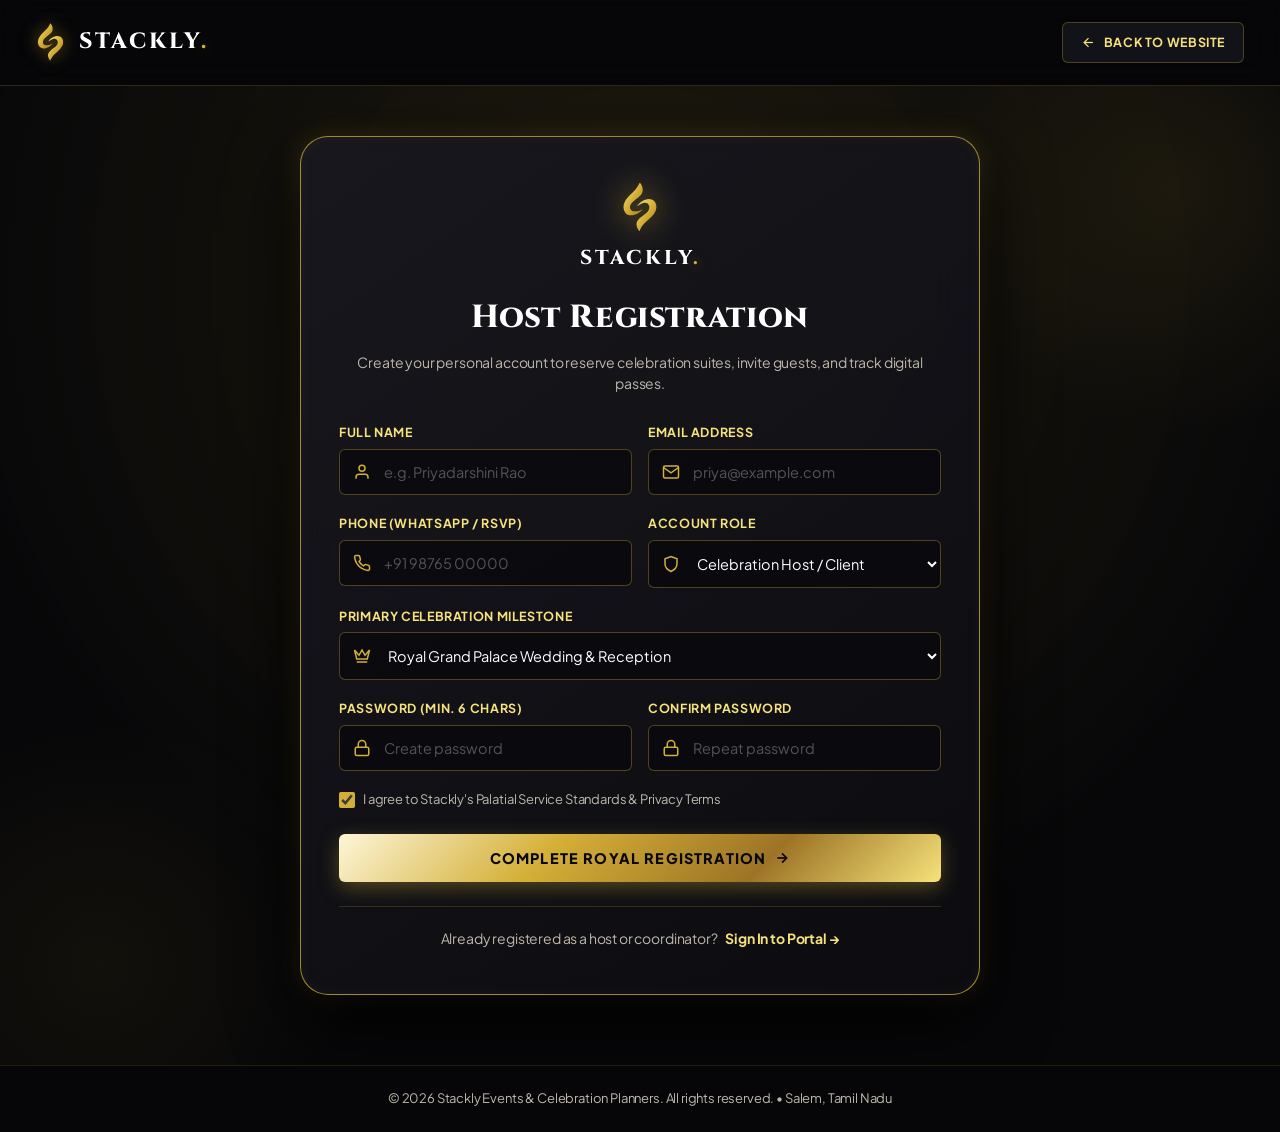
==== register.html @ 1e9360ca "first commit" ====
<!DOCTYPE html>
<html lang="en">
<head>
  <meta charset="UTF-8">
  <meta name="viewport" content="width=device-width, initial-scale=1.0">
  <title>Register Host Account • Stackly Celebration Platform</title>
  <meta name="description" content="Create your Stackly account to reserve royal wedding suites, milestone birthday passes, Sangeet dance tickets, and baby cradle ceremonies.">
  
  <!-- Fonts & Stylesheets -->
  <link rel="stylesheet" href="css/variables.css">
  <link rel="stylesheet" href="css/navbar.css">
  <link rel="stylesheet" href="css/styles.css">
  <link rel="stylesheet" href="css/auth.css">
  <link rel="stylesheet" href="css/animations.css">
</head>
<body class="page-auth">

  <!-- Standalone Minimal Header -->
  <header class="standalone-minimal-header">
    <a href="index.html" class="nav-brand" aria-label="Stackly Homepage">
      <svg class="nav-brand-logo" xmlns="http://www.w3.org/2000/svg" viewBox="398 82 212 290" aria-label="Stackly Logo"><defs><linearGradient id="goldGrad" x1="0%" y1="0%" x2="100%" y2="100%"><stop offset="0%" style="stop-color:#f6e27a"/><stop offset="50%" style="stop-color:#d4af37"/><stop offset="100%" style="stop-color:#aa771c"/></linearGradient></defs><path fill="url(#goldGrad)" d="M419.713867,256.179962 C408.001251,235.739304 410.215973,215.613876 419.889709,195.679504 C426.373138,182.319229 436.255493,171.444672 446.508270,160.904480 C457.075165,150.041229 468.783997,140.348602 478.792694,128.896606 C487.411407,119.035004 494.797852,108.464394 500.031921,96.425682 C500.738983,94.799370 501.001617,92.854477 502.785980,91.712807 C503.214905,91.838028 503.879059,91.821617 504.103485,92.127670 C514.526489,106.341171 522.003967,121.483376 518.287415,139.859406 C515.933533,151.498276 508.987885,160.308563 500.296600,167.942245 C487.788574,178.928223 473.634369,187.949692 462.046570,200.037262 C456.219025,206.116135 451.191589,212.659836 449.149933,221.054688 C445.376373,236.570572 454.272034,249.198563 470.197021,250.779221 C485.241028,252.272446 499.302216,248.880798 512.632202,241.996979 C514.021362,241.279602 515.213196,239.793518 517.062500,240.547546 C517.833252,242.063324 516.690857,242.794266 515.917847,243.562866 C502.480865,256.923462 487.519073,267.973206 468.591339,271.949402 C447.923096,276.291199 431.269562,272.383606 419.713867,256.179962Z"/><path fill="url(#goldGrad)" d="M536.351807,311.352905 C521.089722,325.623138 508.631836,341.451172 501.644409,361.304535 C500.580017,360.856842 499.799347,360.777496 499.458496,360.348633 C491.323975,350.113098 485.458466,338.909088 484.707672,325.531189 C484.034546,313.536499 489.236786,303.909576 496.947052,295.363251 C506.737030,284.511749 519.089050,276.702271 530.329102,267.573334 C539.676453,259.981689 548.930542,252.352356 553.649658,240.719803 C556.247925,234.315125 556.803040,227.722214 555.167542,221.122284 C551.964783,208.197189 539.399353,200.886032 526.174622,203.877502 C513.911682,206.651428 503.242737,212.702515 493.079834,219.823700 C492.039246,220.552856 491.267578,221.851700 489.661957,221.557190 C488.659760,220.289383 489.653076,219.345703 490.287292,218.480408 C503.850159,199.976334 521.506714,187.674316 544.321167,183.636948 C574.742554,178.253418 599.437622,199.883118 594.804749,234.346802 C592.539368,251.198425 583.628967,264.794067 572.581299,277.156372 C561.558105,289.491241 548.610413,299.803345 536.351807,311.352905Z"/></svg>
      <div class="nav-brand-text">STACKLY<span>.</span></div>
    </a>
    <a href="index.html" class="btn-return-home">
      <svg width="15" height="15" viewBox="0 0 24 24" fill="none" stroke="currentColor" stroke-width="2"><line x1="19" y1="12" x2="5" y2="12"></line><polyline points="12 19 5 12 12 5"></polyline></svg>
      Back to Website
    </a>
  </header>

  <!-- ==========================================================================
       MAIN REGISTRATION SECTION
       ========================================================================== -->
  <main class="auth-page-wrapper">
    <div class="auth-card auth-card-wide">
      
      <!-- Brand Logo Header & Title -->
      <div class="auth-header">
        <div class="auth-brand-logo-wrap" style="display: flex; flex-direction: column; align-items: center; gap: 8px; margin-bottom: 18px;">
          <svg class="auth-brand-logo-svg" xmlns="http://www.w3.org/2000/svg" viewBox="398 82 212 290" style="height: 52px; width: auto; filter: drop-shadow(0 0 16px rgba(212, 175, 55, 0.75));" aria-label="Stackly Logo">
            <defs>
              <linearGradient id="regGoldGrad" x1="0%" y1="0%" x2="100%" y2="100%">
                <stop offset="0%" style="stop-color:#f6e27a"/>
                <stop offset="50%" style="stop-color:#d4af37"/>
                <stop offset="100%" style="stop-color:#aa771c"/>
              </linearGradient>
            </defs>
            <path fill="url(#regGoldGrad)" d="M419.713867,256.179962 C408.001251,235.739304 410.215973,215.613876 419.889709,195.679504 C426.373138,182.319229 436.255493,171.444672 446.508270,160.904480 C457.075165,150.041229 468.783997,140.348602 478.792694,128.896606 C487.411407,119.035004 494.797852,108.464394 500.031921,96.425682 C500.738983,94.799370 501.001617,92.854477 502.785980,91.712807 C503.214905,91.838028 503.879059,91.821617 504.103485,92.127670 C514.526489,106.341171 522.003967,121.483376 518.287415,139.859406 C515.933533,151.498276 508.987885,160.308563 500.296600,167.942245 C487.788574,178.928223 473.634369,187.949692 462.046570,200.037262 C456.219025,206.116135 451.191589,212.659836 449.149933,221.054688 C445.376373,236.570572 454.272034,249.198563 470.197021,250.779221 C485.241028,252.272446 499.302216,248.880798 512.632202,241.996979 C514.021362,241.279602 515.213196,239.793518 517.062500,240.547546 C517.833252,242.063324 516.690857,242.794266 515.917847,243.562866 C502.480865,256.923462 487.519073,267.973206 468.591339,271.949402 C447.923096,276.291199 431.269562,272.383606 419.713867,256.179962Z"/>
            <path fill="url(#regGoldGrad)" d="M536.351807,311.352905 C521.089722,325.623138 508.631836,341.451172 501.644409,361.304535 C500.580017,360.856842 499.799347,360.777496 499.458496,360.348633 C491.323975,350.113098 485.458466,338.909088 484.707672,325.531189 C484.034546,313.536499 489.236786,303.909576 496.947052,295.363251 C506.737030,284.511749 519.089050,276.702271 530.329102,267.573334 C539.676453,259.981689 548.930542,252.352356 553.649658,240.719803 C556.247925,234.315125 556.803040,227.722214 555.167542,221.122284 C551.964783,208.197189 539.399353,200.886032 526.174622,203.877502 C513.911682,206.651428 503.242737,212.702515 493.079834,219.823700 C492.039246,220.552856 491.267578,221.851700 489.661957,221.557190 C488.659760,220.289383 489.653076,219.345703 490.287292,218.480408 C503.850159,199.976334 521.506714,187.674316 544.321167,183.636948 C574.742554,178.253418 599.437622,199.883118 594.804749,234.346802 C592.539368,251.198425 583.628967,264.794067 572.581299,277.156372 C561.558105,289.491241 548.610413,299.803345 536.351807,311.352905Z"/>
          </svg>
          <div style="font-family: var(--font-heading); font-size: 20px; font-weight: 800; letter-spacing: 3px; color: #ffffff;">
            STACKLY<span style="color: var(--color-accent-gold); text-shadow: 0 0 12px rgba(212, 175, 55, 0.8);">.</span>
          </div>
        </div>
        <h1 class="auth-title">Host Registration</h1>
        <p class="auth-subtitle">Create your personal account to reserve celebration suites, invite guests, and track digital passes.</p>
      </div>

      <!-- Live Feedback Alert Box -->
      <div id="reg-alert-box" class="auth-alert-message" role="alert"></div>

      <!-- Registration Form -->
      <form class="auth-form" id="stackly-register-form" novalidate>
        
        <!-- Row 1: Full Name & Email -->
        <div class="form-grid-2col">
          <div class="auth-form-group">
            <label for="reg-name" class="auth-label">Full Name</label>
            <div class="auth-input-wrapper">
              <div class="auth-input-icon">
                <svg width="18" height="18" viewBox="0 0 24 24" fill="none" stroke="currentColor" stroke-width="2"><path d="M20 21v-2a4 4 0 0 0-4-4H8a4 4 0 0 0-4 4v2"></path><circle cx="12" cy="7" r="4"></circle></svg>
              </div>
              <input 
                type="text" 
                id="reg-name" 
                class="auth-input" 
                placeholder="e.g. Priyadarshini Rao" 
                autocomplete="name"
                required>
            </div>
          </div>

          <div class="auth-form-group">
            <label for="reg-email" class="auth-label">Email Address</label>
            <div class="auth-input-wrapper">
              <div class="auth-input-icon">
                <svg width="18" height="18" viewBox="0 0 24 24" fill="none" stroke="currentColor" stroke-width="2"><path d="M4 4h16c1.1 0 2 .9 2 2v12c0 1.1-.9 2-2 2H4c-1.1 0-2-.9-2-2V6c0-1.1.9-2 2-2z"></path><polyline points="22,6 12,13 2,6"></polyline></svg>
              </div>
              <input 
                type="email" 
                id="reg-email" 
                class="auth-input" 
                placeholder="priya@example.com" 
                autocomplete="email"
                required>
            </div>
          </div>
        </div>

        <!-- Row 2: Phone & Role -->
        <div class="form-grid-2col">
          <div class="auth-form-group">
            <label for="reg-phone" class="auth-label">Phone (WhatsApp / RSVP)</label>
            <div class="auth-input-wrapper">
              <div class="auth-input-icon">
                <svg width="18" height="18" viewBox="0 0 24 24" fill="none" stroke="currentColor" stroke-width="2"><path d="M22 16.92v3a2 2 0 0 1-2.18 2 19.79 19.79 0 0 1-8.63-3.07 19.5 19.5 0 0 1-6-6 19.79 19.79 0 0 1-3.07-8.67A2 2 0 0 1 4.11 2h3a2 2 0 0 1 2 1.72 12.84 12.84 0 0 0 .7 2.81 2 2 0 0 1-.45 2.11L8.09 9.91a16 16 0 0 0 6 6l1.27-1.27a2 2 0 0 1 2.11-.45 12.84 12.84 0 0 0 2.81.7A2 2 0 0 1 22 16.92z"></path></svg>
              </div>
              <input 
                type="tel" 
                id="reg-phone" 
                class="auth-input" 
                placeholder="+91 98765 00000" 
                autocomplete="tel">
            </div>
          </div>

          <div class="auth-form-group">
            <label for="reg-role" class="auth-label">Account Role</label>
            <div class="auth-input-wrapper">
              <div class="auth-input-icon">
                <svg width="18" height="18" viewBox="0 0 24 24" fill="none" stroke="currentColor" stroke-width="2"><path d="M12 22s8-4 8-10V5l-8-3-8 3v7c0 6 8 10 8 10z"></path></svg>
              </div>
              <select id="reg-role" class="auth-select">
                <option value="user" selected>Celebration Host / Client</option>
                <option value="admin">Event Marshal / Organizer</option>
              </select>
            </div>
          </div>
        </div>

        <!-- Row 3: Milestone Category Interest -->
        <div class="auth-form-group">
          <label for="reg-interest" class="auth-label">Primary Celebration Milestone</label>
          <div class="auth-input-wrapper">
            <div class="auth-input-icon">
              <svg width="18" height="18" viewBox="0 0 24 24" fill="none" stroke="currentColor" stroke-width="2"><path d="M2 4l3 12h14l3-12-6 7-4-7-4 7-6-7zm3 16h14"></path></svg>
            </div>
            <select id="reg-interest" class="auth-select">
              <option value="wedding">Royal Grand Palace Wedding &amp; Reception</option>
              <option value="birthday">Milestone Birthday Gala &amp; Laser Wonderland</option>
              <option value="dance">Bollywood Beats &amp; DJ Sangeet Dance Night</option>
              <option value="baby-naming">Traditional Baby Naming &amp; Sacred Cradle Ceremony</option>
            </select>
          </div>
        </div>

        <!-- Row 4: Password & Confirm Password -->
        <div class="form-grid-2col">
          <div class="auth-form-group">
            <label for="reg-password" class="auth-label">Password (Min. 6 chars)</label>
            <div class="auth-input-wrapper">
              <div class="auth-input-icon">
                <svg width="18" height="18" viewBox="0 0 24 24" fill="none" stroke="currentColor" stroke-width="2"><rect x="3" y="11" width="18" height="11" rx="2" ry="2"></rect><path d="M7 11V7a5 5 0 0 1 10 0v4"></path></svg>
              </div>
              <input 
                type="password" 
                id="reg-password" 
                class="auth-input" 
                placeholder="Create password" 
                autocomplete="new-password"
                required>
            </div>
          </div>

          <div class="auth-form-group">
            <label for="reg-confirm-password" class="auth-label">Confirm Password</label>
            <div class="auth-input-wrapper">
              <div class="auth-input-icon">
                <svg width="18" height="18" viewBox="0 0 24 24" fill="none" stroke="currentColor" stroke-width="2"><rect x="3" y="11" width="18" height="11" rx="2" ry="2"></rect><path d="M7 11V7a5 5 0 0 1 10 0v4"></path></svg>
              </div>
              <input 
                type="password" 
                id="reg-confirm-password" 
                class="auth-input" 
                placeholder="Repeat password" 
                autocomplete="new-password"
                required>
            </div>
          </div>
        </div>

        <!-- Terms Agreement -->
        <div class="auth-options-row">
          <label class="auth-checkbox-label">
            <input type="checkbox" class="auth-checkbox" checked required>
            <span>I agree to Stackly's Palatial Service Standards &amp; Privacy Terms</span>
          </label>
        </div>

        <!-- Submit Button -->
        <button type="submit" class="btn-auth-submit" id="btn-reg-submit">
          <span>Complete Royal Registration</span>
          <svg width="16" height="16" viewBox="0 0 24 24" fill="none" stroke="currentColor" stroke-width="2.5"><line x1="5" y1="12" x2="19" y2="12"></line><polyline points="12 5 19 12 12 19"></polyline></svg>
        </button>
      </form>

      <!-- Login Prompt Link -->
      <div class="auth-footer-prompt">
        <span>Already registered as a host or coordinator?</span>
        <a href="login.html">Sign In to Portal &rarr;</a>
      </div>

    </div>
  </main>

  <!-- Standalone Minimal Footer -->
  <footer class="standalone-minimal-footer">
    <div class="footer-copyright">
      &copy; 2026 Stackly Events &amp; Celebration Planners. All rights reserved. &bull; Salem, Tamil Nadu
    </div>
  </footer>

  <!-- Scripts -->
  <script src="js/main.js"></script>
  <script src="js/auth.js"></script>
  <script src="js/animations.js"></script>
</body>
</html>
---- css/variables.css ----
/* ==========================================================================
   STACKLY THEME - LUXURY BLACK & GOLD DESIGN SYSTEM TOKENS
   Awwwards / Luxury Editorial Standard: Weddings, Birthdays, Dance, Milestones
   ========================================================================== */

@import url('https://fonts.googleapis.com/css2?family=Cinzel:wght@500;600;700;800;900&family=Cormorant+Garamond:ital,wght@0,400;0,600;0,700;1,400;1,600&family=Plus+Jakarta+Sans:wght@300;400;500;600;700;800&display=swap');

:root {
  /* Luxury Black & Gold Color Palette */
  --color-bg-dark: #070709;                   /* Deep Obsidian Black Base */
  --color-bg-dark-alt: #0e0e12;               /* Rich Midnight Charcoal */
  --color-bg-card: rgba(18, 18, 24, 0.72);    /* Glassmorphic Dark Card */
  --color-bg-card-hover: rgba(28, 28, 38, 0.88);
  
  /* Gold Accents & Foil Gradients */
  --color-accent-gold: #d4af37;               /* Regal Classic Gold */
  --color-accent-gold-light: #f6e27a;         /* Bright Champagne Gold */
  --color-accent-gold-warm: #fdf6d8;          /* Warm Ivory Gold */
  --color-accent-gold-deep: #9d7426;          /* Antique Bronze Gold */
  --color-accent-hover: #e5c158;
  --color-accent-glow: rgba(212, 175, 55, 0.35);
  
  /* Gradients & Shimmers */
  --gold-gradient: linear-gradient(135deg, #f6e27a 0%, #d4af37 50%, #aa771c 100%);
  --gold-gradient-hover: linear-gradient(135deg, #ffffff 0%, #f6e27a 50%, #d4af37 100%);
  --gold-foil: linear-gradient(135deg, #fdf6d8 0%, #d4af37 35%, #9d7426 70%, #f6e27a 100%);
  --gold-text-shimmer: linear-gradient(90deg, #d4af37 0%, #fff3c4 25%, #d4af37 50%, #f6e27a 75%, #aa771c 100%);
  --gold-halo: radial-gradient(circle at center, rgba(212, 175, 55, 0.22) 0%, rgba(7, 7, 9, 0) 70%);
  --light-leak-gold: radial-gradient(circle at 50% 0%, rgba(212, 175, 55, 0.12) 0%, rgba(7, 7, 9, 0) 70%);
  --light-leak-corner: radial-gradient(circle at 100% 100%, rgba(212, 175, 55, 0.08) 0%, rgba(7, 7, 9, 0) 65%);
  
  /* Glassmorphism & Atmospheric Borders */
  --glass-bg: rgba(14, 14, 18, 0.72);
  --glass-card: rgba(18, 18, 24, 0.65);
  --glass-border: rgba(212, 175, 55, 0.22);
  --glass-blur: blur(24px) saturate(180%);
  --color-border-muted: rgba(255, 255, 255, 0.08);
  --color-border-gold: rgba(212, 175, 55, 0.3);
  --color-border-gold-strong: rgba(212, 175, 55, 0.75);
  --gold-border-glow: 0 0 25px rgba(212, 175, 55, 0.2), inset 0 0 15px rgba(212, 175, 55, 0.05);
  
  /* Text & Hierarchy */
  --color-text-primary: #f8f8f4;              /* Pearl / Crisp White */
  --color-text-secondary: #beb8ab;            /* Warm Muted Gray */
  --color-text-muted: #807c74;
  --color-text-heading: #ffffff;
  --color-text-dark: #070709;                 /* Dark contrast on gold buttons */
  
  /* Secondary Link */
  --color-link-secondary: #f6e27a;
  --color-link-hover-bg: rgba(212, 175, 55, 0.14);
  
  /* Validation & Status */
  --color-danger: #ff4d6d;
  --color-danger-bg: rgba(255, 77, 109, 0.15);
  --color-success: #2ec4b6;
  --color-success-bg: rgba(46, 196, 182, 0.15);
  --color-warning: #ffaa00;
  
  /* Editorial Typography */
  --font-heading: 'Cinzel', Georgia, 'Times New Roman', serif;
  --font-serif: 'Cormorant Garamond', Georgia, serif;
  --font-sans: 'Plus Jakarta Sans', -apple-system, BlinkMacSystemFont, "Segoe UI", Roboto, sans-serif;
  --font-family: var(--font-sans);
  
  --font-weight-light: 300;
  --font-weight-regular: 400;
  --font-weight-medium: 500;
  --font-weight-semibold: 600;
  --font-weight-bold: 700;
  --font-weight-black: 900;
  --line-height-base: 1.65;
  
  /* Radii & Luxury Shadows */
  --radius-xs: 3px;
  --radius-sm: 6px;
  --radius-md: 10px;
  --radius-lg: 18px;
  --radius-xl: 28px;
  --radius-full: 9999px;
  --shadow-sm: 0 4px 14px rgba(0, 0, 0, 0.55);
  --shadow-md: 0 12px 36px rgba(0, 0, 0, 0.75);
  --shadow-lg: 0 20px 50px rgba(0, 0, 0, 0.85);
  --shadow-gold: 0 0 30px rgba(212, 175, 55, 0.28);
  --shadow-dropdown: 0 20px 50px rgba(0, 0, 0, 0.95);

  /* Transitions */
  --transition-fast: all 0.2s cubic-bezier(0.16, 1, 0.3, 1);
  --transition-smooth: all 0.35s cubic-bezier(0.16, 1, 0.3, 1);
  --transition-slow: all 0.6s cubic-bezier(0.16, 1, 0.3, 1);

  /* Sizing */
  --navbar-height: 84px;
  --max-content-width: 1280px;
}

/* Base resets */
*, *::before, *::after {
  box-sizing: border-box;
  margin: 0;
  padding: 0;
}

html {
  font-size: 16px;
  scroll-behavior: smooth;
  color-scheme: dark;
}

body {
  background-color: var(--color-bg-dark);
  color: var(--color-text-primary);
  font-family: var(--font-family);
  font-weight: var(--font-weight-regular);
  line-height: var(--line-height-base);
  letter-spacing: -0.01em;
  -webkit-font-smoothing: antialiased;
  -moz-osx-font-smoothing: grayscale;
  overflow-x: hidden;
  width: 100%;
}

h1, h2, h3, h4, .brand-text, .section-title, .hero-title, .display-font {
  font-family: var(--font-heading);
  letter-spacing: 0.02em;
  font-weight: 700;
}

.cormorant, .italic-accent, blockquote, .quote-text {
  font-family: var(--font-serif);
  font-style: italic;
}

a {
  color: var(--color-accent-gold);
  text-decoration: none;
  transition: var(--transition-fast);
}

a:hover {
  color: var(--color-accent-gold-light);
}

img, svg {
  display: block;
  max-width: 100%;
  height: auto;
}

:focus-visible {
  outline: 2px solid var(--color-accent-gold);
  outline-offset: 3px;
}

button {
  font-family: inherit;
  cursor: pointer;
  border: none;
  background: none;
}
---- css/navbar.css ----
/* ==========================================================================
   STACKLY THEME - LUXURY BLACK & GOLD NAVBAR (PRD COMPLIANT)
   1. 100% Full Width (Zero side gaps)
   2. Fixed/Sticky Top Position
   3. Sub-menu Chevrons (▼)
   4. Clickable Logo linking to Homepage
   5. Mobile Drawer strictly adhering to PRD Image 1
   6. Background Scroll Locking
   ========================================================================== */

.site-header {
  position: fixed;
  top: 0;
  left: 0;
  width: 100%;
  width: 100vw;
  height: var(--navbar-height, 84px);
  background-color: rgba(7, 7, 9, 0.82);
  backdrop-filter: var(--glass-blur);
  -webkit-backdrop-filter: var(--glass-blur);
  border-bottom: 1px solid rgba(212, 175, 55, 0.22);
  z-index: 1000;
  display: flex;
  align-items: center;
  margin: 0;
  padding: 0;
  box-shadow: 0 4px 30px rgba(0, 0, 0, 0.85), 0 0 20px rgba(212, 175, 55, 0.06);
  transition: background-color 0.35s ease, border-color 0.35s ease, box-shadow 0.35s ease;
}

.site-header.header-scrolled {
  background-color: rgba(6, 6, 8, 0.96);
  border-bottom-color: rgba(212, 175, 55, 0.5);
  box-shadow: 0 8px 36px rgba(0, 0, 0, 0.95), 0 0 25px rgba(212, 175, 55, 0.12);
}

.navbar-container {
  width: 100%;
  max-width: 100%;
  padding: 0 40px;
  display: flex;
  align-items: center;
  justify-content: space-between;
}

/* 4. Clickable Brand Logo */
.nav-brand {
  display: flex;
  align-items: center;
  gap: 14px;
  text-decoration: none;
  cursor: pointer;
  transition: transform 0.25s ease, opacity 0.25s ease;
}

.nav-brand:hover {
  opacity: 0.95;
  transform: translateY(-1px);
}

/* Gold S-Logo — new brand mark (two-path flame design) */
.nav-brand-logo {
  height: 40px;
  width: auto;
  filter: drop-shadow(0 0 8px rgba(212, 175, 55, 0.55));
  transition: filter 0.3s ease, transform 0.3s ease;
}

.nav-brand:hover .nav-brand-logo {
  filter: drop-shadow(0 0 16px rgba(246, 226, 122, 0.9));
  transform: scale(1.06);
}

.nav-brand-text {
  font-family: var(--font-heading);
  font-size: 22px;
  font-weight: 800;
  letter-spacing: 3px;
  color: #ffffff;
}

.nav-brand-text span {
  color: var(--color-accent-gold, #d4af37);
  text-shadow: 0 0 14px rgba(212, 175, 55, 0.65);
}

/* Scroll Progress Bar (powered by animations.js) */
#scroll-progress-bar {
  position: fixed;
  top: 0;
  left: 0;
  height: 3px;
  width: 0%;
  background: linear-gradient(90deg, #d4af37 0%, #f6e27a 50%, #d4af37 100%);
  z-index: 1100;
  border-radius: 0 2px 2px 0;
  box-shadow: 0 0 12px rgba(212, 175, 55, 0.6);
  transition: width 0.1s linear;
  pointer-events: none;
}

/* Desktop Navigation Menu */
.nav-menu {
  display: flex;
  align-items: center;
  gap: 32px;
  list-style: none;
  margin: 0;
  padding: 0;
}

.nav-item {
  position: relative;
}

.nav-link {
  display: inline-flex;
  align-items: center;
  gap: 6px;
  color: var(--color-text-primary, #f8f8f4);
  font-size: 13.5px;
  font-weight: 600;
  letter-spacing: 0.08em;
  text-transform: uppercase;
  padding: 10px 4px;
  text-decoration: none;
  transition: color 0.2s ease;
  position: relative;
}

.nav-link:hover,
.nav-link.active {
  color: var(--color-accent-gold-light, #f6e27a);
}

.nav-link::after {
  content: '';
  position: absolute;
  bottom: 4px;
  left: 0;
  width: 0%;
  height: 2px;
  background: var(--gold-gradient);
  transition: width 0.3s ease;
}

.nav-link:hover::after,
.nav-link.active::after {
  width: 100%;
}

/* 3. Dropdown Indicator (▼) */
.dropdown-indicator {
  font-size: 10px;
  display: inline-block;
  transition: transform 0.25s ease;
  color: var(--color-accent-gold, #d4af37);
}

.nav-item:hover .dropdown-indicator,
.nav-item.open .dropdown-indicator {
  transform: rotate(180deg);
  color: var(--color-accent-gold-light, #f6e27a);
}

/* Desktop Dropdown Menu */
.dropdown-menu {
  position: absolute;
  top: 100%;
  left: 0;
  min-width: 240px;
  background-color: rgb(18, 18, 24);
  border: 1px solid var(--color-border-gold, rgba(212, 175, 55, 0.35));
  border-radius: var(--radius-md, 8px);
  padding: 10px 0;
  list-style: none;
  box-shadow: var(--shadow-dropdown);
  opacity: 0;
  visibility: hidden;
  transform: translateY(12px);
  transition: all 0.25s cubic-bezier(0.16, 1, 0.3, 1);
  pointer-events: none;
}

.nav-item:hover .dropdown-menu {
  opacity: 1;
  visibility: visible;
  transform: translateY(0);
  pointer-events: auto;
}

.dropdown-item a {
  display: block;
  padding: 10px 20px;
  color: var(--color-text-primary, #f8f8f2);
  font-size: 14px;
  transition: all 0.2s ease;
}

.dropdown-item a:hover {
  background-color: rgba(212, 175, 55, 0.12);
  color: var(--color-accent-gold-light, #f6e27a);
  padding-left: 24px;
}

/* Header Right Actions */
.nav-actions {
  display: flex;
  align-items: center;
  gap: 16px;
}

.btn-book {
  display: inline-flex;
  align-items: center;
  justify-content: center;
  padding: 11px 24px;
  font-size: 14px;
  font-weight: 700;
  color: #0a0a0c;
  background: var(--gold-gradient);
  border-radius: 30px;
  border: none;
  text-decoration: none;
  transition: all 0.25s ease;
  letter-spacing: 0.5px;
  box-shadow: 0 4px 15px rgba(212, 175, 55, 0.35);
}

.btn-book:hover {
  background: var(--gold-gradient-hover);
  box-shadow: 0 0 22px rgba(212, 175, 55, 0.6);
  transform: translateY(-2px);
  color: #000000;
}

.btn-login {
  display: inline-flex;
  align-items: center;
  gap: 6px;
  padding: 9px 20px;
  font-size: 14px;
  font-weight: 500;
  color: var(--color-accent-gold-light, #f6e27a);
  border: 1px solid var(--color-border-gold, rgba(212, 175, 55, 0.4));
  border-radius: 30px;
  transition: all 0.2s ease;
}

.btn-login:hover {
  border-color: var(--color-accent-gold, #d4af37);
  background-color: rgba(212, 175, 55, 0.1);
  color: #ffffff;
}

/* Hamburger Button */
.hamburger-btn {
  display: none;
  background: none;
  border: none;
  padding: 8px;
  cursor: pointer;
  z-index: 1001;
  color: var(--color-accent-gold, #d4af37);
}

.hamburger-icon {
  width: 28px;
  height: 20px;
  position: relative;
  display: flex;
  flex-direction: column;
  justify-content: space-between;
}

.hamburger-icon span {
  display: block;
  height: 2.5px;
  width: 100%;
  background: var(--gold-gradient);
  border-radius: 2px;
  transition: all 0.3s ease;
}

/* ==========================================================================
   5. MOBILE DRAWER - PRD IMAGE 1 SPECIFICATION (BLACK & GOLD)
   ========================================================================== */

.mobile-overlay {
  position: fixed;
  top: 0;
  left: 0;
  width: 100vw;
  height: 100vh;
  background-color: rgba(0, 0, 0, 0.85);
  backdrop-filter: blur(10px);
  z-index: 1998;
  opacity: 0;
  visibility: hidden;
  transition: opacity 0.35s ease, visibility 0.35s ease;
}

.mobile-drawer {
  position: fixed;
  top: 0;
  left: 0;
  width: 320px;
  max-width: 85vw;
  height: 100vh;
  background-color: rgb(14, 14, 18);
  border-right: 1px solid var(--color-border-gold, rgba(212, 175, 55, 0.35));
  z-index: 1999;
  transform: translateX(-100%);
  transition: transform 0.35s cubic-bezier(0.16, 1, 0.3, 1);
  display: flex;
  flex-direction: column;
  overflow-y: auto;
  overscroll-behavior: contain;
  box-shadow: 10px 0 40px rgba(0, 0, 0, 0.9);
}

.mobile-overlay.active {
  opacity: 1;
  visibility: visible;
}

.mobile-drawer.active {
  transform: translateX(0);
}

body.menu-open {
  overflow: hidden !important;
  height: 100vh !important;
  touch-action: none;
}

.drawer-header {
  padding: 24px 20px 16px;
  display: flex;
  align-items: center;
  justify-content: space-between;
  border-bottom: 1px solid rgba(212, 175, 55, 0.2);
}

.drawer-close-btn {
  color: var(--color-accent-gold, #d4af37);
  background: none;
  border: 1px solid var(--color-border-gold, rgba(212, 175, 55, 0.3));
  border-radius: var(--radius-sm);
  padding: 6px 10px;
  font-size: 18px;
  cursor: pointer;
  transition: all 0.2s ease;
}

.drawer-close-btn:hover {
  background: rgba(212, 175, 55, 0.15);
  color: #ffffff;
}

/* Drawer Search Section (PRD Image 1) */
.drawer-search-box {
  padding: 20px;
}

.drawer-search-title {
  font-size: 15px;
  font-weight: 700;
  color: var(--color-accent-gold-light, #f6e27a);
  margin-bottom: 10px;
  letter-spacing: 0.5px;
}

.drawer-search-form {
  display: flex;
  align-items: center;
  background-color: #ffffff;
  border-radius: var(--radius-sm);
  overflow: hidden;
  border: 1px solid var(--color-accent-gold, #d4af37);
}

.drawer-search-input {
  flex: 1;
  border: none;
  padding: 10px 12px;
  font-size: 14px;
  color: #1a1a1a;
  outline: none;
}

.drawer-search-btn {
  background-color: #ffffff;
  border: none;
  padding: 10px 14px;
  color: #aa771c;
  cursor: pointer;
  font-size: 16px;
}

.drawer-search-btn:hover {
  color: #000;
}

/* Drawer Navigation Links */
.drawer-nav {
  list-style: none;
  padding: 0 10px;
  margin: 0;
  flex: 1;
}

.drawer-nav-item {
  border-bottom: 1px solid rgba(212, 175, 55, 0.15);
}

.drawer-nav-link {
  display: flex;
  align-items: center;
  justify-content: space-between;
  padding: 14px 12px;
  color: var(--color-text-primary, #f8f8f2);
  font-size: 15px;
  font-weight: 500;
  text-decoration: none;
  transition: color 0.2s ease;
}

.drawer-nav-link:hover,
.drawer-nav-link.active {
  color: var(--color-accent-gold-light, #f6e27a);
}

.drawer-accordion-btn {
  background: none;
  border: none;
  color: var(--color-accent-gold, #d4af37);
  font-size: 12px;
  cursor: pointer;
  padding: 4px;
}

.drawer-submenu {
  list-style: none;
  padding: 0 0 10px 20px;
  display: none;
}

.drawer-submenu.open {
  display: block;
}

.drawer-submenu-item a {
  display: block;
  padding: 8px 10px;
  font-size: 14px;
  color: var(--color-text-secondary, #b8b2a7);
}

.drawer-submenu-item a:hover {
  color: var(--color-accent-gold-light, #f6e27a);
}

/* Drawer Actions (Login & Book Celebration in Mobile Hamburger Menu) */
.drawer-actions {
  padding: 16px 20px 8px;
  display: flex;
  flex-direction: column;
  gap: 10px;
  border-top: 1px solid rgba(212, 175, 55, 0.15);
}

.drawer-actions .btn-login {
  width: 100%;
  display: inline-flex;
  align-items: center;
  justify-content: center;
  gap: 8px;
  padding: 12px 20px;
  font-size: 14px;
  font-weight: 600;
  color: var(--color-accent-gold-light, #f6e27a);
  background: rgba(212, 175, 55, 0.1);
  border: 1px solid var(--color-border-gold, rgba(212, 175, 55, 0.4));
  border-radius: 30px;
  text-decoration: none;
  transition: all 0.25s ease;
  box-sizing: border-box;
}

.drawer-actions .btn-login:hover {
  background: rgba(212, 175, 55, 0.22);
  border-color: var(--color-accent-gold, #d4af37);
  color: #ffffff;
  box-shadow: 0 0 16px rgba(212, 175, 55, 0.35);
}

.drawer-actions .btn-book {
  width: 100%;
  display: inline-flex;
  align-items: center;
  justify-content: center;
  padding: 12px 20px;
  font-size: 14px;
  font-weight: 700;
  color: #0a0a0c;
  background: var(--gold-gradient);
  border-radius: 30px;
  text-decoration: none;
  box-shadow: 0 4px 15px rgba(212, 175, 55, 0.35);
  transition: all 0.25s ease;
  box-sizing: border-box;
}

.drawer-actions .btn-book:hover {
  background: var(--gold-gradient-hover);
  box-shadow: 0 0 22px rgba(212, 175, 55, 0.6);
  color: #000000;
}

.drawer-logout-btn {
  width: 100%;
  display: inline-flex;
  align-items: center;
  justify-content: center;
  gap: 8px;
  padding: 10px 18px;
  font-size: 13px;
  font-weight: 600;
  color: #ff6b6b;
  background: rgba(255, 107, 107, 0.08);
  border: 1px solid rgba(255, 107, 107, 0.3);
  border-radius: 30px;
  cursor: pointer;
  transition: all 0.25s ease;
  box-sizing: border-box;
}

.drawer-logout-btn:hover {
  background: rgba(255, 107, 107, 0.18);
  border-color: #ff6b6b;
  color: #ffffff;
}

/* Drawer Contact Info Card (Bottom of PRD Image 1) */
.drawer-contact-card {
  margin: 16px 20px 24px;
  padding: 16px;
  background-color: rgba(26, 26, 34, 0.85);
  border: 1px solid var(--color-border-gold, rgba(212, 175, 55, 0.35));
  border-radius: var(--radius-md);
}

.drawer-contact-title {
  font-size: 15px;
  font-weight: 700;
  color: var(--color-accent-gold-light, #f6e27a);
  margin-bottom: 12px;
  display: flex;
  align-items: center;
  gap: 8px;
}

.drawer-contact-item {
  margin-bottom: 8px;
  font-size: 13px;
  color: var(--color-text-secondary, #b8b2a7);
  display: flex;
  flex-direction: column;
}

.drawer-contact-label {
  font-size: 11px;
  text-transform: uppercase;
  letter-spacing: 0.5px;
  color: var(--color-accent-gold, #d4af37);
}

.drawer-contact-item a {
  color: var(--color-text-primary, #f8f8f2);
  word-break: break-all;
}

.drawer-contact-item a:hover {
  color: var(--color-accent-gold-light, #f6e27a);
}

.drawer-socials {
  display: flex;
  gap: 12px;
  margin-top: 12px;
}

.drawer-social-icon {
  width: 32px;
  height: 32px;
  border-radius: var(--radius-sm);
  background-color: rgba(40, 40, 50, 0.6);
  border: 1px solid rgba(212, 175, 55, 0.3);
  display: flex;
  align-items: center;
  justify-content: center;
  color: var(--color-accent-gold-light, #f6e27a);
  font-size: 13px;
  transition: all 0.2s ease;
}

.drawer-social-icon:hover {
  background: var(--gold-gradient);
  color: #0a0a0c;
}

@media (max-width: 1023px) {
  .navbar-container {
    padding: 0 20px;
  }
  .nav-menu,
  .nav-actions {
    display: none;
  }
  .hamburger-btn {
    display: block;
  }
}
---- css/styles.css ----
/* ==========================================================================
   STACKLY THEME - LUXURY BLACK & GOLD STYLESHEET (MULTI-PAGE SYSTEM)
   Celebration Events: Weddings, Birthdays, Dancing, Baby Naming & Milestones
   Dynamic Varied Layouts: Bento Grid, Milestone Roadmap, Editorial Arches,
   Layered Translucent Glassmorphism, and Tiered Suites (NO REPETITIVE BOXES)
   ========================================================================== */

main {
  padding-top: var(--navbar-height, 84px);
  min-height: 100vh;
}

/* Common Section Layout */
.section {
  padding: 105px 24px;
  position: relative;
  overflow: hidden;
}

.section-alt {
  background-color: var(--color-bg-dark-alt, #121216);
  border-top: 1px solid rgba(212, 175, 55, 0.2);
  border-bottom: 1px solid rgba(212, 175, 55, 0.2);
}

.container {
  width: 100%;
  max-width: var(--max-content-width, 1240px);
  margin: 0 auto;
  padding: 0 20px;
}

/* Section Header Typography */
.section-badge {
  display: inline-flex;
  align-items: center;
  gap: 8px;
  padding: 6px 18px;
  background: rgba(212, 175, 55, 0.1);
  border: 1px solid var(--color-border-gold, rgba(212, 175, 55, 0.35));
  border-radius: var(--radius-full);
  color: var(--color-accent-gold-light, #f6e27a);
  font-size: 12px;
  font-weight: 700;
  letter-spacing: 2px;
  text-transform: uppercase;
  margin-bottom: 16px;
}

.section-badge::before {
  content: '✦';
  font-size: 10px;
  color: var(--color-accent-gold, #d4af37);
}

.section-title {
  font-family: var(--font-heading);
  font-size: 44px;
  font-weight: 800;
  color: #ffffff;
  line-height: 1.22;
  margin-bottom: 20px;
  letter-spacing: 0.02em;
}

.section-title .gold-text {
  background: var(--gold-foil);
  -webkit-background-clip: text;
  -webkit-text-fill-color: transparent;
  display: inline-block;
  filter: drop-shadow(0 2px 12px rgba(212, 175, 55, 0.3));
}

.section-subtitle {
  font-size: 17.5px;
  color: var(--color-text-secondary, #beb8ab);
  line-height: var(--line-height-base);
  max-width: 720px;
  letter-spacing: 0.01em;
}

/* Premium Buttons */
.btn {
  display: inline-flex;
  align-items: center;
  justify-content: center;
  gap: 10px;
  padding: 15px 34px;
  font-size: 14px;
  font-weight: 700;
  border-radius: var(--radius-sm, 6px);
  cursor: pointer;
  transition: var(--transition-smooth);
  text-decoration: none;
  min-height: 52px;
  min-width: 175px;
  letter-spacing: 0.06em;
  text-transform: uppercase;
}

.btn-primary {
  background: var(--gold-foil);
  color: #070709;
  border: none;
  box-shadow: 0 6px 22px rgba(212, 175, 55, 0.35);
  font-weight: 800;
}

.btn-primary:hover {
  background: var(--gold-gradient-hover);
  transform: translateY(-2px);
  box-shadow: 0 10px 30px rgba(212, 175, 55, 0.65), 0 0 15px rgba(246, 226, 122, 0.4);
  color: #000000;
}

.btn-secondary {
  background: transparent;
  color: var(--color-accent-gold-light, #f6e27a);
  border: 2px solid var(--color-accent-gold, #d4af37);
}

.btn-secondary:hover {
  background: rgba(212, 175, 55, 0.12);
  color: #ffffff;
  border-color: #f6e27a;
  transform: translateY(-2px);
  box-shadow: 0 4px 15px rgba(212, 175, 55, 0.25);
}

.btn-outline {
  background: rgba(22, 22, 28, 0.7);
  color: var(--color-text-primary, #f8f8f2);
  border: 1px solid var(--color-border-gold, rgba(212, 175, 55, 0.3));
}

.btn-outline:hover {
  border-color: var(--color-accent-gold, #d4af37);
  color: var(--color-accent-gold-light, #f6e27a);
  background: rgba(30, 30, 40, 0.9);
}

/* ==========================================================================
   1. HERO SECTION (ASYMMETRIC SPLIT WITH FLOATING GLASS PASS & LIVE CHIPS)
   ========================================================================== */
.hero-section {
  padding: 80px 24px 110px;
  background: radial-gradient(circle at 85% 15%, rgba(212, 175, 55, 0.15) 0%, transparent 55%),
              radial-gradient(circle at 10% 85%, rgba(22, 22, 28, 0.8) 0%, transparent 60%),
              #0a0a0c;
  position: relative;
}

.hero-grid {
  display: grid;
  grid-template-columns: 1.2fr 0.8fr;
  gap: 50px;
  align-items: center;
}

.hero-title {
  font-family: var(--font-heading);
  font-size: 56px;
  font-weight: 800;
  line-height: 1.14;
  color: #ffffff;
  margin-bottom: 24px;
  letter-spacing: 0.01em;
}

.hero-desc {
  font-size: 18px;
  color: var(--color-text-secondary, #b8b2a7);
  line-height: 1.7;
  margin-bottom: 36px;
  max-width: 580px;
}

.hero-cta-group {
  display: flex;
  gap: 18px;
  flex-wrap: wrap;
  margin-bottom: 40px;
}

.hero-stats {
  display: flex;
  gap: 36px;
  padding-top: 24px;
  border-top: 1px solid rgba(212, 175, 55, 0.25);
}

.hero-stat-item h3 {
  font-family: var(--font-heading);
  font-size: 32px;
  font-weight: 800;
  background: var(--gold-foil);
  -webkit-background-clip: text;
  -webkit-text-fill-color: transparent;
  margin-bottom: 4px;
}

.hero-stat-item p {
  font-size: 12px;
  color: var(--color-text-secondary, #b8b2a7);
  text-transform: uppercase;
  letter-spacing: 1px;
}

.hero-visual {
  position: relative;
  display: flex;
  justify-content: center;
}

.hero-card-stack {
  position: relative;
  width: 100%;
  max-width: 480px;
  background: linear-gradient(145deg, rgba(26, 26, 36, 0.95) 0%, rgba(12, 12, 16, 0.98) 100%);
  border: 1px solid rgba(212, 175, 55, 0.6);
  border-radius: var(--radius-xl, 24px);
  padding: 24px;
  box-shadow: 0 30px 80px rgba(0, 0, 0, 0.95), var(--gold-border-glow);
  display: flex;
  flex-direction: column;
  justify-content: space-between;
  backdrop-filter: blur(16px);
}

.hero-card-image {
  height: 200px;
  border-radius: var(--radius-md);
  overflow: hidden;
  position: relative;
}

.hero-card-image img {
  width: 100%;
  height: 100%;
  object-fit: cover;
  transition: transform 0.5s ease;
}

.hero-card-stack:hover .hero-card-image img {
  transform: scale(1.05);
}

.hero-badge-float {
  position: absolute;
  top: -14px;
  right: -14px;
  background: rgb(18, 18, 24);
  border: 1px solid var(--color-accent-gold, #d4af37);
  padding: 9px 18px;
  border-radius: 30px;
  font-size: 12px;
  font-weight: 700;
  color: var(--color-accent-gold-light, #f6e27a);
  display: flex;
  align-items: center;
  gap: 8px;
  box-shadow: 0 10px 25px rgba(0, 0, 0, 0.8), 0 0 15px rgba(212, 175, 55, 0.3);
  animation: floatPulse 3s ease-in-out infinite;
}

.hero-badge-float .dot {
  width: 8px;
  height: 8px;
  background-color: var(--color-accent-gold, #d4af37);
  border-radius: 50%;
  box-shadow: 0 0 8px var(--color-accent-gold, #d4af37);
}

.hero-card-details {
  padding-top: 14px;
}

.hero-card-tag {
  color: var(--color-accent-gold, #d4af37);
  font-size: 12px;
  font-weight: 600;
  letter-spacing: 1px;
  text-transform: uppercase;
}

.hero-card-title {
  font-family: var(--font-heading);
  font-size: 20px;
  font-weight: 700;
  color: #ffffff;
  margin: 4px 0 8px;
}

.hero-card-meta {
  display: flex;
  align-items: center;
  justify-content: space-between;
  font-size: 13px;
  color: var(--color-text-secondary, #b8b2a7);
}

.hero-card-price {
  font-size: 22px;
  font-weight: 800;
  color: var(--color-accent-gold-light, #f6e27a);
}

@keyframes floatPulse {
  0%, 100% { transform: translateY(0); }
  50% { transform: translateY(-7px); }
}

/* ==========================================================================
   2. ABOUT SECTION (EDITORIAL MAGAZINE LAYOUT WITH OVERLAPPING DUAL ARCHES)
   ========================================================================== */
.about-editorial-grid {
  display: grid;
  grid-template-columns: 1fr 1.15fr;
  gap: 65px;
  align-items: center;
}

.about-arched-composition {
  position: relative;
  padding: 20px 0 20px 20px;
}

.about-main-arch {
  width: 88%;
  height: 460px;
  border-radius: 180px 180px 24px 24px; /* Arched top */
  overflow: hidden;
  border: 2px solid var(--color-border-gold-strong, rgba(212, 175, 55, 0.7));
  box-shadow: 0 25px 60px rgba(0, 0, 0, 0.9), 0 0 35px rgba(212, 175, 55, 0.15);
}

.about-main-arch img {
  width: 100%;
  height: 100%;
  object-fit: cover;
}

.about-floating-card {
  position: absolute;
  bottom: 0;
  right: 0;
  width: 60%;
  background: rgba(18, 18, 24, 0.95);
  border: 1px solid var(--color-accent-gold, #d4af37);
  border-radius: var(--radius-lg);
  padding: 20px;
  backdrop-filter: blur(12px);
  box-shadow: 0 16px 40px rgba(0, 0, 0, 0.9);
}

.about-floating-quote {
  font-family: var(--font-serif);
  font-style: italic;
  font-size: 14px;
  color: #ffffff;
  line-height: 1.5;
  margin-bottom: 8px;
}

.about-floating-author {
  font-size: 11px;
  color: var(--color-accent-gold-light, #f6e27a);
  text-transform: uppercase;
  letter-spacing: 1px;
  font-weight: 700;
}

.about-stat-strip {
  display: flex;
  gap: 24px;
  margin: 30px 0;
  border-left: 3px solid var(--color-accent-gold, #d4af37);
  padding-left: 20px;
}

.about-stat-strip-item h4 {
  font-size: 26px;
  font-weight: 800;
  color: var(--color-accent-gold-light, #f6e27a);
}

.about-stat-strip-item p {
  font-size: 13px;
  color: var(--color-text-secondary, #b8b2a7);
}

/* ==========================================================================
   3. CELEBRATION CATEGORIES (BENTO GRID SHOWCASE - NON-REPETITIVE)
   Varied sizes: 1 Featured Large Bento Card + 2 Stacked Cards + 1 Wide Card
   ========================================================================== */
.bento-categories-grid {
  display: grid;
  grid-template-columns: 1.4fr 1fr;
  grid-template-rows: 240px 240px;
  gap: 22px;
  margin-top: 40px;
}

.bento-card {
  position: relative;
  border-radius: var(--radius-xl, 24px);
  overflow: hidden;
  border: 1px solid var(--color-border-gold, rgba(212, 175, 55, 0.3));
  text-decoration: none;
  transition: all 0.35s ease;
  display: flex;
  flex-direction: column;
  justify-content: flex-end;
  padding: 30px;
}

.bento-card.bento-tall {
  grid-row: span 2;
  padding: 40px;
}

.bento-card.bento-wide {
  grid-column: span 2;
  height: 200px;
}

.bento-bg-img {
  position: absolute;
  top: 0;
  left: 0;
  width: 100%;
  height: 100%;
  object-fit: cover;
  transition: transform 0.6s cubic-bezier(0.16, 1, 0.3, 1);
  z-index: 1;
}

.bento-card:hover .bento-bg-img {
  transform: scale(1.08);
}

.bento-gradient-overlay {
  position: absolute;
  top: 0;
  left: 0;
  width: 100%;
  height: 100%;
  background: linear-gradient(180deg, rgba(10, 10, 12, 0.2) 0%, rgba(10, 10, 12, 0.95) 85%);
  z-index: 2;
  transition: background 0.3s ease;
}

.bento-card:hover .bento-gradient-overlay {
  background: linear-gradient(180deg, rgba(10, 10, 12, 0.1) 0%, rgba(10, 10, 12, 0.98) 75%);
}

.bento-card:hover {
  border-color: var(--color-accent-gold, #d4af37);
  box-shadow: 0 20px 45px rgba(0, 0, 0, 0.9), 0 0 25px rgba(212, 175, 55, 0.3);
  transform: translateY(-4px);
}

.bento-content {
  position: relative;
  z-index: 3;
}

.bento-pill-tag {
  display: inline-block;
  background: rgba(212, 175, 55, 0.25);
  border: 1px solid var(--color-accent-gold, #d4af37);
  color: var(--color-accent-gold-light, #f6e27a);
  font-size: 11px;
  font-weight: 700;
  padding: 4px 12px;
  border-radius: 20px;
  text-transform: uppercase;
  letter-spacing: 1px;
  margin-bottom: 12px;
  backdrop-filter: blur(4px);
}

.bento-title {
  font-size: 26px;
  font-weight: 800;
  color: #ffffff;
  margin-bottom: 8px;
  line-height: 1.25;
}

.bento-tall .bento-title {
  font-size: 32px;
}

.bento-desc {
  font-size: 14px;
  color: var(--color-text-secondary, #b8b2a7);
  line-height: 1.5;
  max-width: 480px;
}

/* ==========================================================================
   4. FEATURED CELEBRATIONS (HERO SPOTLIGHT + DYNAMIC PASSES GRID)
   ========================================================================== */
.events-header {
  display: flex;
  justify-content: space-between;
  align-items: flex-end;
  flex-wrap: wrap;
  gap: 24px;
  margin-bottom: 40px;
}

.events-filters {
  display: flex;
  gap: 10px;
  flex-wrap: wrap;
  align-items: center;
}

.filter-pill {
  background: rgba(22, 22, 28, 0.85);
  border: 1px solid var(--color-border-gold, rgba(212, 175, 55, 0.3));
  color: var(--color-text-secondary, #b8b2a7);
  font-size: 13px;
  font-weight: 600;
  padding: 9px 20px;
  border-radius: 30px;
  cursor: pointer;
  transition: all 0.25s ease;
  font-family: inherit;
  outline: none;
}

.filter-pill:hover {
  color: #ffffff;
  border-color: var(--color-accent-gold, #d4af37);
  background: rgba(212, 175, 55, 0.12);
  transform: translateY(-2px);
}

.filter-pill.active {
  background: var(--gold-gradient);
  color: #0a0a0c;
  font-weight: 700;
  border-color: var(--color-accent-gold-light, #f6e27a);
  box-shadow: 0 4px 18px rgba(212, 175, 55, 0.4);
}

.events-grid {
  display: grid;
  grid-template-columns: repeat(3, 1fr);
  gap: 28px;
}

.event-card {
  background: rgba(22, 22, 28, 0.85);
  border: 1px solid var(--color-border-gold, rgba(212, 175, 55, 0.3));
  border-radius: var(--radius-lg, 16px);
  overflow: hidden;
  display: flex;
  flex-direction: column;
  transition: all 0.35s ease;
  box-shadow: 0 12px 35px rgba(0, 0, 0, 0.7);
}

.event-card:hover {
  border-color: var(--color-accent-gold, #d4af37);
  transform: translateY(-6px);
  box-shadow: 0 20px 50px rgba(0, 0, 0, 0.9), 0 0 25px rgba(212, 175, 55, 0.25);
}

.event-card-header {
  height: 220px;
  overflow: hidden;
  position: relative;
}

.event-card-header img {
  width: 100%;
  height: 100%;
  object-fit: cover;
  transition: transform 0.6s cubic-bezier(0.16, 1, 0.3, 1);
}

.event-card:hover .event-card-header img {
  transform: scale(1.08);
}

.event-category-badge {
  position: absolute;
  top: 14px;
  left: 14px;
  background: rgba(10, 10, 12, 0.9);
  border: 1px solid var(--color-accent-gold, #d4af37);
  color: var(--color-accent-gold-light, #f6e27a);
  font-size: 11px;
  font-weight: 700;
  text-transform: uppercase;
  letter-spacing: 0.5px;
  padding: 5px 14px;
  border-radius: 20px;
  backdrop-filter: blur(8px);
}

.event-seats-tag {
  position: absolute;
  bottom: 14px;
  right: 14px;
  background: rgba(10, 10, 12, 0.88);
  color: #ffffff;
  font-size: 11px;
  font-weight: 600;
  padding: 4px 12px;
  border-radius: 14px;
  border: 1px solid rgba(212, 175, 55, 0.3);
}

.event-card-body {
  padding: 24px;
  display: flex;
  flex-direction: column;
  flex-grow: 1;
}

.event-date-row {
  display: flex;
  align-items: center;
  gap: 8px;
  font-size: 12px;
  font-weight: 600;
  color: var(--color-accent-gold, #d4af37);
  margin-bottom: 10px;
}

.event-card-title {
  font-size: 20px;
  font-weight: 700;
  color: #ffffff;
  margin-bottom: 10px;
  line-height: 1.35;
}

.event-card-desc {
  font-size: 13px;
  color: var(--color-text-secondary, #b8b2a7);
  line-height: 1.55;
  margin-bottom: 20px;
  flex-grow: 1;
}

.event-card-footer {
  display: flex;
  align-items: center;
  justify-content: space-between;
  padding-top: 18px;
  border-top: 1px solid rgba(212, 175, 55, 0.2);
  gap: 12px;
}

.event-price {
  font-size: 22px;
  font-weight: 800;
  color: var(--color-accent-gold-light, #f6e27a);
}

.event-price span {
  font-size: 12px;
  font-weight: 400;
  color: var(--color-text-secondary, #b8b2a7);
}

.btn-card-register {
  padding: 10px 20px;
  font-size: 13px;
  min-height: 42px;
  min-width: auto;
}

/* ==========================================================================
   5. BESPOKE PACKAGES (ELEVATED TIERED ROYAL SUITES)
   ========================================================================== */
.packages-tiered-container {
  display: grid;
  grid-template-columns: repeat(4, 1fr);
  gap: 20px;
  margin-top: 45px;
  align-items: center;
}

.package-card {
  background: rgba(22, 22, 28, 0.8);
  border: 1px solid var(--color-border-gold, rgba(212, 175, 55, 0.3));
  border-radius: var(--radius-lg);
  padding: 32px 24px;
  display: flex;
  flex-direction: column;
  transition: all 0.35s ease;
  position: relative;
}

.package-card.featured {
  border-color: var(--color-accent-gold, #d4af37);
  background: linear-gradient(180deg, rgba(38, 32, 20, 0.95) 0%, rgba(20, 20, 26, 0.95) 100%);
  box-shadow: 0 20px 50px rgba(0, 0, 0, 0.9), 0 0 30px rgba(212, 175, 55, 0.3);
  transform: translateY(-10px);
  padding: 40px 26px;
}

.package-ribbon {
  position: absolute;
  top: -12px;
  right: 20px;
  background: var(--gold-gradient);
  color: #0a0a0c;
  font-size: 11px;
  font-weight: 800;
  padding: 4px 12px;
  border-radius: 20px;
  text-transform: uppercase;
  letter-spacing: 0.5px;
}

.package-tier-title {
  font-size: 20px;
  font-weight: 700;
  color: #ffffff;
  margin-bottom: 8px;
}

.package-tagline {
  font-size: 13px;
  color: var(--color-text-secondary, #b8b2a7);
  margin-bottom: 20px;
}

.package-price {
  font-size: 34px;
  font-weight: 800;
  color: var(--color-accent-gold-light, #f6e27a);
  margin-bottom: 24px;
  display: flex;
  align-items: baseline;
  gap: 4px;
}

.package-price span {
  font-size: 14px;
  font-weight: 400;
  color: var(--color-text-secondary, #b8b2a7);
}

.package-features {
  list-style: none;
  padding: 0;
  margin: 0 0 28px;
  flex: 1;
}

.package-features li {
  font-size: 13px;
  color: var(--color-text-primary, #f8f8f2);
  margin-bottom: 12px;
  display: flex;
  align-items: center;
  gap: 8px;
}

.package-features li::before {
  content: '✓';
  color: var(--color-accent-gold, #d4af37);
  font-weight: 800;
}

/* ==========================================================================
   6. INTERACTIVE COST ESTIMATOR CONSOLE
   ========================================================================== */
.estimator-box {
  background: linear-gradient(135deg, rgba(28, 28, 36, 0.9) 0%, rgba(16, 16, 22, 0.95) 100%);
  border: 1px solid var(--color-border-gold-strong, rgba(212, 175, 55, 0.7));
  border-radius: var(--radius-xl);
  padding: 45px 36px;
  box-shadow: 0 20px 60px rgba(0, 0, 0, 0.9), 0 0 30px rgba(212, 175, 55, 0.15);
  max-width: 960px;
  margin: 40px auto 0;
}

.estimator-grid {
  display: grid;
  grid-template-columns: 1fr 1fr;
  gap: 30px;
}

.estimator-form-group {
  margin-bottom: 20px;
}

.estimator-label {
  display: block;
  font-size: 14px;
  font-weight: 600;
  color: var(--color-accent-gold-light, #f6e27a);
  margin-bottom: 8px;
}

.estimator-select,
.estimator-input {
  width: 100%;
  background-color: rgba(10, 10, 12, 0.9);
  border: 1px solid var(--color-border-gold, rgba(212, 175, 55, 0.35));
  border-radius: var(--radius-md);
  padding: 12px 16px;
  color: #ffffff;
  font-size: 15px;
  outline: none;
  transition: all 0.25s ease;
}

.estimator-select:focus,
.estimator-input:focus {
  border-color: var(--color-accent-gold, #d4af37);
  box-shadow: 0 0 15px rgba(212, 175, 55, 0.3);
}

.estimator-total-card {
  background: rgba(14, 14, 18, 0.95);
  border: 1px solid var(--color-border-gold, rgba(212, 175, 55, 0.4));
  border-radius: var(--radius-lg);
  padding: 30px;
  display: flex;
  flex-direction: column;
  justify-content: center;
  align-items: center;
  text-align: center;
}

.estimator-total-num {
  font-size: 44px;
  font-weight: 800;
  background: var(--gold-gradient);
  -webkit-background-clip: text;
  -webkit-text-fill-color: transparent;
  margin: 10px 0;
}

/* ==========================================================================
   7. GRAND PHOTOGRAPHY GALLERY (ASYMMETRICAL MOSAIC)
   ========================================================================== */
.gallery-grid {
  display: grid;
  grid-template-columns: repeat(3, 1fr);
  grid-auto-rows: 240px;
  gap: 20px;
  margin-top: 40px;
}

.gallery-item {
  position: relative;
  border-radius: var(--radius-lg);
  overflow: hidden;
  border: 1px solid rgba(212, 175, 55, 0.3);
  box-shadow: 0 10px 25px rgba(0, 0, 0, 0.7);
}

.gallery-item.large {
  grid-column: span 2;
}

.gallery-item img {
  width: 100%;
  height: 100%;
  object-fit: cover;
  transition: transform 0.6s ease;
}

.gallery-item:hover img {
  transform: scale(1.08);
}

.gallery-overlay {
  position: absolute;
  bottom: 0;
  left: 0;
  right: 0;
  background: linear-gradient(transparent, rgba(10, 10, 12, 0.92) 80%);
  padding: 24px 20px 16px;
  transform: translateY(20px);
  opacity: 0;
  transition: all 0.3s ease;
}

.gallery-item:hover .gallery-overlay {
  transform: translateY(0);
  opacity: 1;
}

.gallery-title {
  font-size: 16px;
  font-weight: 700;
  color: #ffffff;
}

.gallery-category {
  font-size: 12px;
  color: var(--color-accent-gold-light, #f6e27a);
  text-transform: uppercase;
}

/* ==========================================================================
   8. SIGNATURE ROADMAP TIMELINE (NON-BOX REPLACEMENT)
   "The 4-Step Celebration Roadmap: From Vision to Royal Reality"
   ========================================================================== */
.roadmap-timeline-wrapper {
  position: relative;
  margin-top: 60px;
}

.roadmap-track {
  display: grid;
  grid-template-columns: repeat(4, 1fr);
  gap: 30px;
  position: relative;
}

.roadmap-track::before {
  content: '';
  position: absolute;
  top: 36px;
  left: 10%;
  width: 80%;
  height: 2px;
  background: linear-gradient(90deg, #d4af37, #f6e27a, #aa771c);
  z-index: 1;
}

.roadmap-step {
  position: relative;
  z-index: 2;
  text-align: center;
  padding: 0 10px;
}

.roadmap-node-circle {
  width: 72px;
  height: 72px;
  border-radius: 50%;
  background: #14141a;
  border: 2px solid var(--color-accent-gold, #d4af37);
  box-shadow: 0 0 20px rgba(212, 175, 55, 0.4);
  display: flex;
  align-items: center;
  justify-content: center;
  margin: 0 auto 24px;
  font-size: 24px;
  color: var(--color-accent-gold-light, #f6e27a);
  transition: all 0.3s ease;
}

.roadmap-step:hover .roadmap-node-circle {
  background: var(--gold-gradient);
  color: #0a0a0c;
  transform: scale(1.12);
  box-shadow: 0 0 30px rgba(212, 175, 55, 0.7);
}

.roadmap-step-num {
  font-size: 11px;
  font-weight: 800;
  letter-spacing: 2px;
  color: var(--color-accent-gold, #d4af37);
  text-transform: uppercase;
  margin-bottom: 6px;
}

.roadmap-step-title {
  font-size: 18px;
  font-weight: 700;
  color: #ffffff;
  margin-bottom: 10px;
}

.roadmap-step-desc {
  font-size: 13px;
  color: var(--color-text-secondary, #b8b2a7);
  line-height: 1.5;
}

/* ==========================================================================
   9. TESTIMONIALS (EDITORIAL MAGAZINE REVIEWS WITH SCRIPT SIGNATURES)
   ========================================================================== */
.testimonials-grid {
  display: grid;
  grid-template-columns: repeat(3, 1fr);
  gap: 24px;
  margin-top: 45px;
}

.testimonial-card {
  background: rgba(22, 22, 28, 0.85);
  border: 1px solid var(--color-border-gold, rgba(212, 175, 55, 0.3));
  border-radius: var(--radius-lg, 16px);
  padding: 34px 28px;
  box-shadow: 0 14px 40px rgba(0, 0, 0, 0.7);
  display: flex;
  flex-direction: column;
  justify-content: space-between;
  transition: all 0.3s ease;
  position: relative;
}

.testimonial-card:hover {
  transform: translateY(-5px);
  border-color: var(--color-accent-gold, #d4af37);
  box-shadow: 0 20px 50px rgba(0, 0, 0, 0.9), 0 0 25px rgba(212, 175, 55, 0.25);
}

.testimonial-quote-icon {
  font-size: 42px;
  line-height: 1;
  color: var(--color-accent-gold, #d4af37);
  margin-bottom: 12px;
  font-family: Georgia, serif;
}

.testimonial-body {
  font-size: 14px;
  line-height: 1.65;
  color: var(--color-text-secondary, #b8b2a7);
  margin-bottom: 24px;
}

.testimonial-author {
  display: flex;
  align-items: center;
  gap: 14px;
}

.author-avatar {
  width: 50px;
  height: 50px;
  border-radius: 50%;
  object-fit: cover;
  border: 2px solid var(--color-accent-gold, #d4af37);
  box-shadow: 0 0 10px rgba(212, 175, 55, 0.3);
}

.author-info h5 {
  font-size: 15px;
  font-weight: 700;
  color: #ffffff;
  margin-bottom: 3px;
}

.author-info p {
  font-size: 12px;
  color: var(--color-accent-gold-light, #f6e27a);
}

/* ==========================================================================
   10. ROYAL CTA SECTION
   ========================================================================== */
.cta-section {
  background: radial-gradient(circle at center, rgba(212, 175, 55, 0.16) 0%, rgba(10, 10, 12, 0.98) 70%), #0a0a0c;
  text-align: center;
  padding: 115px 24px;
}

.cta-box {
  max-width: 860px;
  margin: 0 auto;
  background: linear-gradient(145deg, rgba(30, 30, 40, 0.95) 0%, rgba(14, 14, 18, 0.98) 100%);
  border: 1px solid var(--color-border-gold-strong, rgba(212, 175, 55, 0.7));
  border-radius: var(--radius-xl, 24px);
  padding: 60px 36px;
  box-shadow: 0 25px 70px rgba(0, 0, 0, 0.9), 0 0 40px rgba(212, 175, 55, 0.2);
}

.cta-title {
  font-size: 44px;
  font-weight: 800;
  color: #ffffff;
  margin-bottom: 16px;
}

.cta-desc {
  font-size: 18px;
  color: var(--color-text-secondary, #b8b2a7);
  max-width: 620px;
  margin: 0 auto 36px;
  line-height: 1.6;
}

.cta-button-group {
  display: flex;
  justify-content: center;
  gap: 18px;
  flex-wrap: wrap;
}

/* ==========================================================================
   100% FULL-WIDTH FOOTER (PRD PAGES 23-24)
   ========================================================================== */
.site-footer {
  width: 100%;
  width: 100vw;
  background-color: #060608;
  border-top: 1px solid var(--color-border-gold, rgba(212, 175, 55, 0.3));
  padding: 85px 0 35px;
  margin: 0;
  box-sizing: border-box;
}

.footer-container {
  width: 100%;
  max-width: 100%;
  padding: 0 36px;
  box-sizing: border-box;
}

.footer-top {
  display: grid;
  grid-template-columns: 1.4fr 0.9fr 0.9fr 1fr;
  gap: 40px;
  margin-bottom: 60px;
}

.footer-brand p {
  font-size: 14px;
  color: var(--color-text-secondary, #b8b2a7);
  line-height: 1.7;
  margin: 18px 0 24px;
  max-width: 340px;
}

.footer-newsletter-title {
  font-size: 14px;
  font-weight: 700;
  color: var(--color-accent-gold-light, #f6e27a);
  margin-bottom: 12px;
  display: flex;
  align-items: center;
  gap: 6px;
}

.footer-newsletter-form {
  display: flex;
  max-width: 360px;
  background: rgba(14, 14, 18, 0.9);
  border: 1px solid var(--color-border-gold, rgba(212, 175, 55, 0.4));
  border-radius: var(--radius-sm);
  overflow: hidden;
}

.footer-newsletter-input {
  flex: 1;
  background: transparent;
  border: none;
  padding: 11px 14px;
  font-size: 14px;
  color: #ffffff;
  outline: none;
}

.footer-newsletter-btn {
  background: var(--gold-gradient);
  color: #0a0a0c;
  font-weight: 700;
  font-size: 13px;
  padding: 0 18px;
  border: none;
  cursor: pointer;
  transition: var(--transition-fast);
}

.footer-newsletter-btn:hover {
  background: var(--gold-gradient-hover);
}

.footer-col-title {
  font-size: 16px;
  font-weight: 700;
  color: #ffffff;
  margin-bottom: 20px;
  position: relative;
}

.footer-col-title::after {
  content: '';
  display: block;
  width: 28px;
  height: 2px;
  background: var(--gold-gradient);
  margin-top: 8px;
}

.footer-links {
  list-style: none;
  padding: 0;
  margin: 0;
}

.footer-links li {
  margin-bottom: 12px;
}

.footer-links a {
  color: var(--color-text-secondary, #b8b2a7);
  font-size: 14px;
  transition: color 0.2s ease, transform 0.2s ease;
  display: inline-block;
}

.footer-links a:hover {
  color: var(--color-accent-gold-light, #f6e27a);
  transform: translateX(4px);
}

.footer-bottom {
  border-top: 1px solid rgba(212, 175, 55, 0.2);
  padding-top: 25px;
  display: flex;
  justify-content: space-between;
  align-items: center;
  flex-wrap: wrap;
  gap: 16px;
}

.footer-copyright {
  font-size: 13px;
  color: var(--color-text-secondary, #b8b2a7);
}

.footer-legal-links {
  display: flex;
  gap: 20px;
}

.footer-legal-links a {
  font-size: 13px;
  color: var(--color-text-secondary, #b8b2a7);
}

.footer-legal-links a:hover {
  color: var(--color-accent-gold-light, #f6e27a);
}

.footer-socials {
  display: flex;
  gap: 12px;
}

.footer-social-link {
  width: 36px;
  height: 36px;
  border-radius: 50%;
  background-color: rgba(30, 30, 40, 0.6);
  border: 1px solid var(--color-border-gold, rgba(212, 175, 55, 0.3));
  display: flex;
  align-items: center;
  justify-content: center;
  color: var(--color-accent-gold-light, #f6e27a);
  font-size: 14px;
  transition: all 0.2s ease;
}

.footer-social-link:hover {
  background: var(--gold-gradient);
  color: #0a0a0c;
  transform: translateY(-2px);
}

/* ==========================================================================
   REGISTRATION MODAL
   ========================================================================== */
.modal-overlay {
  position: fixed;
  top: 0;
  left: 0;
  width: 100vw;
  height: 100vh;
  background-color: rgba(0, 0, 0, 0.88);
  backdrop-filter: blur(10px);
  z-index: 5000;
  display: flex;
  align-items: center;
  justify-content: center;
  opacity: 0;
  visibility: hidden;
  transition: opacity 0.3s ease, visibility 0.3s ease;
  padding: 16px;
}

.modal-overlay.active {
  opacity: 1;
  visibility: visible;
}

.modal-content {
  background-color: rgb(18, 18, 24);
  border: 1px solid var(--color-border-gold, rgba(212, 175, 55, 0.4));
  border-radius: var(--radius-xl, 24px);
  max-width: 540px;
  width: 100%;
  max-height: 90vh;
  overflow-y: auto;
  box-shadow: 0 30px 70px rgba(0, 0, 0, 0.9), 0 0 35px rgba(212, 175, 55, 0.2);
  transform: scale(0.95);
  transition: transform 0.3s cubic-bezier(0.16, 1, 0.3, 1);
  padding: 32px;
}

.modal-overlay.active .modal-content {
  transform: scale(1);
}

.modal-header {
  display: flex;
  align-items: center;
  justify-content: space-between;
  margin-bottom: 20px;
  padding-bottom: 16px;
  border-bottom: 1px solid rgba(212, 175, 55, 0.25);
}

.modal-title {
  font-size: 22px;
  font-weight: 700;
  color: #ffffff;
}

.modal-close-btn {
  color: var(--color-accent-gold, #d4af37);
  font-size: 24px;
  line-height: 1;
  padding: 4px;
  cursor: pointer;
}

.modal-close-btn:hover {
  color: #ffffff;
}

.modal-form-group {
  margin-bottom: 18px;
}

.modal-label {
  display: block;
  font-size: 13px;
  font-weight: 600;
  color: var(--color-accent-gold-light, #f6e27a);
  margin-bottom: 6px;
}

.modal-input,
.modal-select {
  width: 100%;
  background-color: rgba(10, 10, 12, 0.9);
  border: 1px solid var(--color-border-gold, rgba(212, 175, 55, 0.35));
  border-radius: var(--radius-sm);
  padding: 12px 14px;
  color: #ffffff;
  font-size: 15px;
  outline: none;
}

.modal-input:focus,
.modal-select:focus {
  border-color: var(--color-accent-gold, #d4af37);
  box-shadow: 0 0 12px rgba(212, 175, 55, 0.3);
}

/* ==========================================================================
   RESPONSIVE BREAKPOINTS (PRD PAGES 7, 9, 14)
   ========================================================================== */
@media (max-width: 1200px) {
  .packages-tiered-container {
    grid-template-columns: repeat(2, 1fr);
  }
  .roadmap-track {
    grid-template-columns: repeat(2, 1fr);
    gap: 40px;
  }
  .roadmap-track::before {
    display: none;
  }
}

@media (max-width: 1023px) {
  .hero-grid,
  .about-editorial-grid,
  .estimator-grid {
    grid-template-columns: 1fr;
    gap: 40px;
  }
  .bento-categories-grid {
    grid-template-columns: 1fr;
    grid-template-rows: auto;
  }
  .bento-card.bento-tall,
  .bento-card.bento-wide {
    grid-column: span 1;
    grid-row: span 1;
    height: 280px;
  }
  .event-horizontal-row {
    grid-template-columns: 180px 1fr;
    grid-template-rows: auto auto;
    gap: 16px;
  }
  .event-row-pricing {
    text-align: left;
  }
  .testimonials-grid,
  .gallery-grid,
  .events-grid {
    grid-template-columns: repeat(2, 1fr);
  }
  .gallery-item.large {
    grid-column: span 1;
  }
  .footer-top {
    grid-template-columns: repeat(2, 1fr);
  }
  .hero-title {
    font-size: 40px;
  }
}

@media (max-width: 767px) {
  .section {
    padding: 70px 16px;
  }
  .hero-title {
    font-size: 32px;
  }
  .hero-stats {
    flex-direction: column;
    gap: 16px;
  }
  .hero-cta-group {
    flex-direction: column;
  }
  .btn {
    width: 100%;
  }
  .event-horizontal-row {
    grid-template-columns: 1fr;
  }
  .event-row-thumb {
    height: 160px;
  }
  .packages-tiered-container,
  .roadmap-track,
  .testimonials-grid,
  .gallery-grid,
  .events-grid {
    grid-template-columns: 1fr;
  }
  /* ── Full Mobile Footer Center Alignment (All content centered) ── */
  .site-footer {
    padding: 60px 16px 30px;
    text-align: center;
  }
  .footer-container {
    padding: 0 16px;
    display: flex;
    flex-direction: column;
    align-items: center;
    text-align: center;
  }
  .footer-top {
    grid-template-columns: 1fr;
    gap: 36px;
    width: 100%;
    text-align: center;
    justify-items: center;
  }
  .footer-brand {
    display: flex;
    flex-direction: column;
    align-items: center;
    text-align: center;
    width: 100%;
  }
  .footer-brand .nav-brand {
    justify-content: center;
    margin: 0 auto;
  }
  .footer-brand p {
    text-align: center;
    margin: 16px auto 20px;
    max-width: 440px;
  }
  .footer-newsletter-title {
    justify-content: center;
    text-align: center;
    margin-bottom: 12px;
  }
  .footer-newsletter-form {
    margin: 0 auto;
    width: 100%;
    max-width: 360px;
  }
  .footer-top > div {
    display: flex;
    flex-direction: column;
    align-items: center;
    text-align: center;
    width: 100%;
  }
  .footer-col-title {
    text-align: center;
    display: flex;
    flex-direction: column;
    align-items: center;
    width: 100%;
    margin-bottom: 16px;
  }
  .footer-col-title::after {
    margin: 8px auto 0 auto;
  }
  .footer-links {
    text-align: center;
    padding: 0;
    margin: 0 auto;
    display: flex;
    flex-direction: column;
    align-items: center;
    width: 100%;
  }
  .footer-links li {
    text-align: center;
    width: 100%;
    margin-bottom: 10px;
  }
  .footer-links a {
    text-align: center;
    display: inline-block;
  }
  .footer-links a:hover {
    transform: translateY(-2px);
  }
  .footer-bottom {
    flex-direction: column;
    align-items: center;
    justify-content: center;
    text-align: center;
    gap: 16px;
    width: 100%;
    padding-top: 25px;
  }
  .footer-copyright {
    text-align: center;
    width: 100%;
  }
  .footer-legal-links {
    justify-content: center;
    align-items: center;
    text-align: center;
    width: 100%;
    flex-wrap: wrap;
    gap: 16px;
  }
  .footer-socials {
    justify-content: center;
    align-items: center;
    width: 100%;
  }
}
---- css/auth.css ----
/* ==========================================================================
   STACKLY THEME - LUXURY ROLE-BASED AUTHENTICATION STYLES (auth.css)
   Login & Registration for Clients (Users) and Event Marshals (Admins)
   ========================================================================== */

/* Standalone Minimal Header & Footer for Auth & 404 */
.standalone-minimal-header {
  width: 100%;
  padding: 22px 36px;
  display: flex;
  align-items: center;
  justify-content: space-between;
  background: rgba(7, 7, 9, 0.85);
  backdrop-filter: blur(16px);
  border-bottom: 1px solid rgba(212, 175, 55, 0.2);
  position: relative;
  z-index: 50;
}

.btn-return-home {
  display: inline-flex;
  align-items: center;
  gap: 8px;
  padding: 9px 18px;
  font-size: 12.5px;
  font-weight: 700;
  color: var(--color-accent-gold-light, #f6e27a);
  background: rgba(22, 22, 30, 0.8);
  border: 1px solid var(--color-border-gold, rgba(212, 175, 55, 0.35));
  border-radius: var(--radius-sm, 6px);
  text-decoration: none;
  transition: all 0.25s ease;
  letter-spacing: 0.05em;
  text-transform: uppercase;
}

.btn-return-home:hover {
  background: rgba(212, 175, 55, 0.15);
  border-color: var(--color-accent-gold, #d4af37);
  color: #ffffff;
  transform: translateX(-2px);
}

.standalone-minimal-footer {
  width: 100%;
  padding: 22px;
  text-align: center;
  font-size: 13px;
  color: var(--color-text-secondary, #beb8ab);
  border-top: 1px solid rgba(212, 175, 55, 0.15);
  background: #060608;
}

.auth-page-wrapper {
  min-height: calc(100vh - 140px);
  display: flex;
  align-items: center;
  justify-content: center;
  padding: 50px 20px 70px;
  position: relative;
  overflow: hidden;
  background: radial-gradient(circle at 50% 20%, rgba(212, 175, 55, 0.12) 0%, rgba(7, 7, 9, 0.98) 70%), #070709;
}

.auth-page-wrapper::before {
  content: '';
  position: absolute;
  top: -150px;
  right: -150px;
  width: 500px;
  height: 500px;
  background: radial-gradient(circle, rgba(212, 175, 55, 0.08) 0%, transparent 70%);
  pointer-events: none;
}

.auth-page-wrapper::after {
  content: '';
  position: absolute;
  bottom: -150px;
  left: -150px;
  width: 500px;
  height: 500px;
  background: radial-gradient(circle, rgba(212, 175, 55, 0.06) 0%, transparent 70%);
  pointer-events: none;
}

/* Central Card */
.auth-card {
  width: 100%;
  max-width: 520px;
  background: linear-gradient(145deg, rgba(24, 24, 32, 0.92) 0%, rgba(12, 12, 16, 0.98) 100%);
  border: 1px solid var(--color-border-gold-strong, rgba(212, 175, 55, 0.7));
  border-radius: var(--radius-xl, 24px);
  padding: 44px 38px;
  box-shadow: 0 25px 70px rgba(0, 0, 0, 0.95), var(--gold-border-glow);
  backdrop-filter: blur(24px);
  position: relative;
  z-index: 10;
  transition: all 0.35s ease;
}

.auth-card-wide {
  max-width: 680px;
}

/* Brand Crest Header */
.auth-header {
  text-align: center;
  margin-bottom: 28px;
}

.auth-crest-icon {
  width: 54px;
  height: 54px;
  border-radius: 50%;
  background: rgba(212, 175, 55, 0.12);
  border: 1.5px solid var(--color-accent-gold, #d4af37);
  display: flex;
  align-items: center;
  justify-content: center;
  margin: 0 auto 16px;
  color: var(--color-accent-gold-light, #f6e27a);
  box-shadow: 0 0 20px rgba(212, 175, 55, 0.3);
}

.auth-title {
  font-family: var(--font-heading);
  font-size: 32px;
  font-weight: 800;
  color: #ffffff;
  margin-bottom: 8px;
  letter-spacing: 0.02em;
}

.auth-subtitle {
  font-size: 14px;
  color: var(--color-text-secondary, #beb8ab);
  line-height: 1.5;
}

/* Role Selector Tabs */
.role-tabs-container {
  display: grid;
  grid-template-columns: 1fr 1fr;
  gap: 10px;
  background: rgba(10, 10, 14, 0.85);
  padding: 6px;
  border-radius: var(--radius-md, 10px);
  border: 1px solid rgba(212, 175, 55, 0.25);
  margin-bottom: 24px;
}

.role-tab-btn {
  display: inline-flex;
  align-items: center;
  justify-content: center;
  gap: 8px;
  padding: 12px 14px;
  font-size: 13.5px;
  font-weight: 700;
  color: var(--color-text-secondary, #beb8ab);
  border-radius: 6px;
  cursor: pointer;
  transition: all 0.25s ease;
  border: none;
  background: transparent;
  font-family: inherit;
  letter-spacing: 0.04em;
  text-transform: uppercase;
}

.role-tab-btn svg {
  stroke-width: 2;
}

.role-tab-btn.active {
  background: var(--gold-foil);
  color: #070709;
  font-weight: 800;
  box-shadow: 0 4px 16px rgba(212, 175, 55, 0.35);
}

.role-tab-btn:hover:not(.active) {
  color: #ffffff;
  background: rgba(212, 175, 55, 0.1);
}

/* Demo Credentials Quick-Launch Box */
.demo-credentials-box {
  background: rgba(212, 175, 55, 0.07);
  border: 1px dashed rgba(212, 175, 55, 0.4);
  border-radius: var(--radius-sm, 6px);
  padding: 12px 16px;
  margin-bottom: 24px;
  display: flex;
  align-items: center;
  justify-content: space-between;
  flex-wrap: wrap;
  gap: 10px;
}

.demo-credentials-text {
  font-size: 12px;
  color: var(--color-accent-gold-light, #f6e27a);
}

.demo-credentials-text strong {
  color: #ffffff;
}

.demo-pills-group {
  display: flex;
  gap: 8px;
}

.btn-demo-pill {
  padding: 6px 12px;
  font-size: 11px;
  font-weight: 700;
  border-radius: 20px;
  background: rgba(14, 14, 18, 0.95);
  border: 1px solid var(--color-accent-gold, #d4af37);
  color: var(--color-accent-gold-light, #f6e27a);
  cursor: pointer;
  transition: all 0.2s ease;
}

.btn-demo-pill:hover {
  background: var(--gold-gradient);
  color: #070709;
  transform: translateY(-1px);
}

/* Form Groups & Inputs */
.auth-form {
  display: flex;
  flex-direction: column;
  gap: 18px;
}

.form-grid-2col {
  display: grid;
  grid-template-columns: 1fr 1fr;
  gap: 16px;
}

.auth-form-group {
  position: relative;
  display: flex;
  flex-direction: column;
  gap: 6px;
}

.auth-label {
  font-size: 12.5px;
  font-weight: 700;
  color: var(--color-accent-gold-light, #f6e27a);
  letter-spacing: 0.05em;
  text-transform: uppercase;
}

.auth-input-wrapper {
  position: relative;
  display: flex;
  align-items: center;
}

.auth-input-icon {
  position: absolute;
  left: 14px;
  color: var(--color-accent-gold, #d4af37);
  pointer-events: none;
  display: flex;
  align-items: center;
}

.auth-input,
.auth-select {
  width: 100%;
  background: rgba(10, 10, 14, 0.88);
  border: 1px solid rgba(212, 175, 55, 0.35);
  border-radius: var(--radius-sm, 6px);
  padding: 13px 16px 13px 44px;
  font-size: 14.5px;
  color: #ffffff;
  outline: none;
  font-family: var(--font-sans);
  transition: all 0.25s ease;
}

.auth-input::placeholder {
  color: rgba(255, 255, 255, 0.3);
}

.auth-input:focus,
.auth-select:focus {
  border-color: var(--color-accent-gold, #d4af37);
  background: rgba(14, 14, 20, 0.98);
  box-shadow: 0 0 16px rgba(212, 175, 55, 0.3);
}

.password-toggle-btn {
  position: absolute;
  right: 14px;
  background: none;
  border: none;
  color: var(--color-text-secondary, #beb8ab);
  cursor: pointer;
  display: flex;
  align-items: center;
  padding: 4px;
  transition: color 0.2s ease;
}

.password-toggle-btn:hover {
  color: var(--color-accent-gold-light, #f6e27a);
}

/* Form Actions Row */
.auth-options-row {
  display: flex;
  align-items: center;
  justify-content: space-between;
  font-size: 13px;
}

.auth-checkbox-label {
  display: inline-flex;
  align-items: center;
  gap: 8px;
  color: var(--color-text-secondary, #beb8ab);
  cursor: pointer;
  user-select: none;
}

.auth-checkbox {
  accent-color: var(--color-accent-gold, #d4af37);
  width: 16px;
  height: 16px;
}

.auth-forgot-link {
  color: var(--color-accent-gold-light, #f6e27a);
  text-decoration: none;
  font-weight: 600;
  transition: color 0.2s ease;
}

.auth-forgot-link:hover {
  text-decoration: underline;
}

/* Submit Button */
.btn-auth-submit {
  width: 100%;
  margin-top: 6px;
  padding: 15px;
  font-size: 14.5px;
  font-weight: 800;
  letter-spacing: 0.08em;
  text-transform: uppercase;
  background: var(--gold-foil);
  color: #070709;
  border: none;
  border-radius: var(--radius-sm, 6px);
  cursor: pointer;
  transition: all 0.3s ease;
  box-shadow: 0 6px 20px rgba(212, 175, 55, 0.35);
  display: inline-flex;
  align-items: center;
  justify-content: center;
  gap: 8px;
}

.btn-auth-submit:hover {
  background: var(--gold-gradient-hover);
  transform: translateY(-2px);
  box-shadow: 0 10px 30px rgba(212, 175, 55, 0.6);
  color: #000000;
}

/* Footer Link Row */
.auth-footer-prompt {
  text-align: center;
  margin-top: 24px;
  padding-top: 20px;
  border-top: 1px solid rgba(212, 175, 55, 0.2);
  font-size: 14px;
  color: var(--color-text-secondary, #beb8ab);
}

.auth-footer-prompt a {
  color: var(--color-accent-gold-light, #f6e27a);
  font-weight: 700;
  margin-left: 6px;
  text-decoration: none;
}

.auth-footer-prompt a:hover {
  text-decoration: underline;
}

/* Auth Success & Error Messages */
.auth-alert-message {
  padding: 12px 16px;
  border-radius: var(--radius-sm, 6px);
  font-size: 13.5px;
  display: none;
  align-items: center;
  gap: 10px;
  margin-bottom: 16px;
}

.auth-alert-message.active {
  display: flex;
}

.auth-alert-error {
  background: rgba(255, 77, 109, 0.15);
  border: 1px solid rgba(255, 77, 109, 0.5);
  color: #ff859b;
}

.auth-alert-success {
  background: rgba(46, 196, 182, 0.15);
  border: 1px solid rgba(46, 196, 182, 0.5);
  color: #5cecd9;
}

/* Responsive adjustments */
@media (max-width: 640px) {
  .auth-card {
    padding: 32px 22px;
  }
  .form-grid-2col {
    grid-template-columns: 1fr;
  }
  .auth-title {
    font-size: 26px;
  }
}

@media (max-width: 480px) {
  .standalone-minimal-header {
    padding: 14px 16px;
  }
  .btn-return-home {
    padding: 6px 12px;
    font-size: 11px;
  }
  .auth-page-wrapper {
    padding: 24px 12px 40px;
  }
  .auth-card {
    padding: 24px 16px;
    border-radius: 16px;
  }
  .role-tabs-container {
    gap: 6px;
  }
  .role-tab-btn {
    padding: 8px 10px;
    font-size: 12px;
  }
  .auth-title {
    font-size: 22px;
  }
  .auth-subtitle {
    font-size: 13px;
  }
}
---- css/animations.css ----
/* ==========================================================================
   STACKLY THEME - Scroll Animation System v4 (Silky Luxury Section Motion)
   Smooth section-by-section and card-by-card reveal as user scrolls
   ========================================================================== */

/* ── Hero Sections are always visible on load (no blank screen) ── */
.hero-section,
.about-hero,
.events-hero-wrapper,
.team-hero,
.blog-hero,
.contact-hero,
section:first-of-type,
.standalone-minimal-header,
.standalone-minimal-footer,
.site-header {
  opacity: 1 !important;
  transform: none !important;
}

/* ── Section-Level Animations ── */
section[data-animate],
.anim-section {
  opacity: 0;
  transform: translateY(32px);
  transition: opacity 0.8s cubic-bezier(0.16, 1, 0.3, 1), transform 0.8s cubic-bezier(0.16, 1, 0.3, 1);
  will-change: opacity, transform;
}

section[data-animate].is-visible,
.anim-section.is-visible,
[data-animate].is-visible {
  opacity: 1 !important;
  transform: translateY(0) !important;
}

/* Directional variants for data-animate */
[data-animate="fade"] {
  opacity: 0;
  transform: none;
  transition: opacity 0.85s cubic-bezier(0.16, 1, 0.3, 1);
}

[data-animate="fade-left"] {
  opacity: 0;
  transform: translateX(-40px);
  transition: opacity 0.8s cubic-bezier(0.16, 1, 0.3, 1), transform 0.8s cubic-bezier(0.16, 1, 0.3, 1);
}

[data-animate="fade-right"] {
  opacity: 0;
  transform: translateX(40px);
  transition: opacity 0.8s cubic-bezier(0.16, 1, 0.3, 1), transform 0.8s cubic-bezier(0.16, 1, 0.3, 1);
}

[data-animate="scale-in"] {
  opacity: 0;
  transform: scale(0.94) translateY(24px);
  transition: opacity 0.8s cubic-bezier(0.16, 1, 0.3, 1), transform 0.8s cubic-bezier(0.16, 1, 0.3, 1);
}

[data-animate="fade-up"] {
  opacity: 0;
  transform: translateY(36px);
  transition: opacity 0.8s cubic-bezier(0.16, 1, 0.3, 1), transform 0.8s cubic-bezier(0.16, 1, 0.3, 1);
}

/* Active states for variants */
[data-animate="fade"].is-visible,
[data-animate="fade-left"].is-visible,
[data-animate="fade-right"].is-visible,
[data-animate="scale-in"].is-visible,
[data-animate="fade-up"].is-visible {
  opacity: 1 !important;
  transform: none !important;
}

/* ── Content Cards & Items Staggered Entrance ── */
.event-card,
.venue-card,
.venue-status-card,
.bento-card,
.team-card,
.blog-card,
.service-card,
.value-card,
.milestone-item,
.counter-box,
.stat-box,
.kpi-card,
.testimonial-card,
.gallery-item,
.perk-card,
.timeline-card {
  opacity: 0;
  transform: translateY(28px);
  transition: opacity 0.7s cubic-bezier(0.16, 1, 0.3, 1), transform 0.7s cubic-bezier(0.16, 1, 0.3, 1);
  will-change: opacity, transform;
}

.event-card.is-visible,
.venue-card.is-visible,
.venue-status-card.is-visible,
.bento-card.is-visible,
.team-card.is-visible,
.blog-card.is-visible,
.service-card.is-visible,
.value-card.is-visible,
.milestone-item.is-visible,
.counter-box.is-visible,
.stat-box.is-visible,
.kpi-card.is-visible,
.testimonial-card.is-visible,
.gallery-item.is-visible,
.perk-card.is-visible,
.timeline-card.is-visible,
section.is-visible .event-card,
section.is-visible .venue-card,
section.is-visible .venue-status-card,
section.is-visible .bento-card,
section.is-visible .team-card,
section.is-visible .blog-card,
section.is-visible .service-card,
section.is-visible .value-card,
section.is-visible .milestone-item,
section.is-visible .counter-box,
section.is-visible .stat-box,
section.is-visible .kpi-card,
section.is-visible .testimonial-card,
section.is-visible .gallery-item,
section.is-visible .perk-card,
section.is-visible .timeline-card {
  opacity: 1 !important;
  transform: translateY(0) !important;
}

/* Stagger transitions when parent container becomes visible */
.is-visible .event-card:nth-child(1),
.is-visible .team-card:nth-child(1),
.is-visible .blog-card:nth-child(1),
.is-visible .bento-card:nth-child(1),
.is-visible .gallery-item:nth-child(1),
.is-visible .testimonial-card:nth-child(1),
[data-stagger].is-visible > *:nth-child(1)  { transition-delay: 0.05s; }

.is-visible .event-card:nth-child(2),
.is-visible .team-card:nth-child(2),
.is-visible .blog-card:nth-child(2),
.is-visible .bento-card:nth-child(2),
.is-visible .gallery-item:nth-child(2),
.is-visible .testimonial-card:nth-child(2),
[data-stagger].is-visible > *:nth-child(2)  { transition-delay: 0.12s; }

.is-visible .event-card:nth-child(3),
.is-visible .team-card:nth-child(3),
.is-visible .blog-card:nth-child(3),
.is-visible .bento-card:nth-child(3),
.is-visible .gallery-item:nth-child(3),
.is-visible .testimonial-card:nth-child(3),
[data-stagger].is-visible > *:nth-child(3)  { transition-delay: 0.19s; }

.is-visible .event-card:nth-child(4),
.is-visible .team-card:nth-child(4),
.is-visible .blog-card:nth-child(4),
.is-visible .bento-card:nth-child(4),
.is-visible .gallery-item:nth-child(4),
.is-visible .testimonial-card:nth-child(4),
[data-stagger].is-visible > *:nth-child(4)  { transition-delay: 0.26s; }

.is-visible .event-card:nth-child(5),
.is-visible .team-card:nth-child(5),
.is-visible .blog-card:nth-child(5),
[data-stagger].is-visible > *:nth-child(5)  { transition-delay: 0.33s; }

.is-visible .event-card:nth-child(6),
.is-visible .team-card:nth-child(6),
.is-visible .blog-card:nth-child(6),
[data-stagger].is-visible > *:nth-child(6)  { transition-delay: 0.40s; }

/* ── Gold Scroll Progress Bar at very top of screen ── */
#scroll-progress-bar {
  position: fixed;
  top: 0;
  left: 0;
  height: 3px;
  width: 0%;
  background: linear-gradient(90deg, #d4af37 0%, #f6e27a 50%, #aa771c 100%);
  z-index: 99999;
  box-shadow: 0 0 10px rgba(212, 175, 55, 0.85);
  pointer-events: none;
  transition: width 0.08s linear;
}
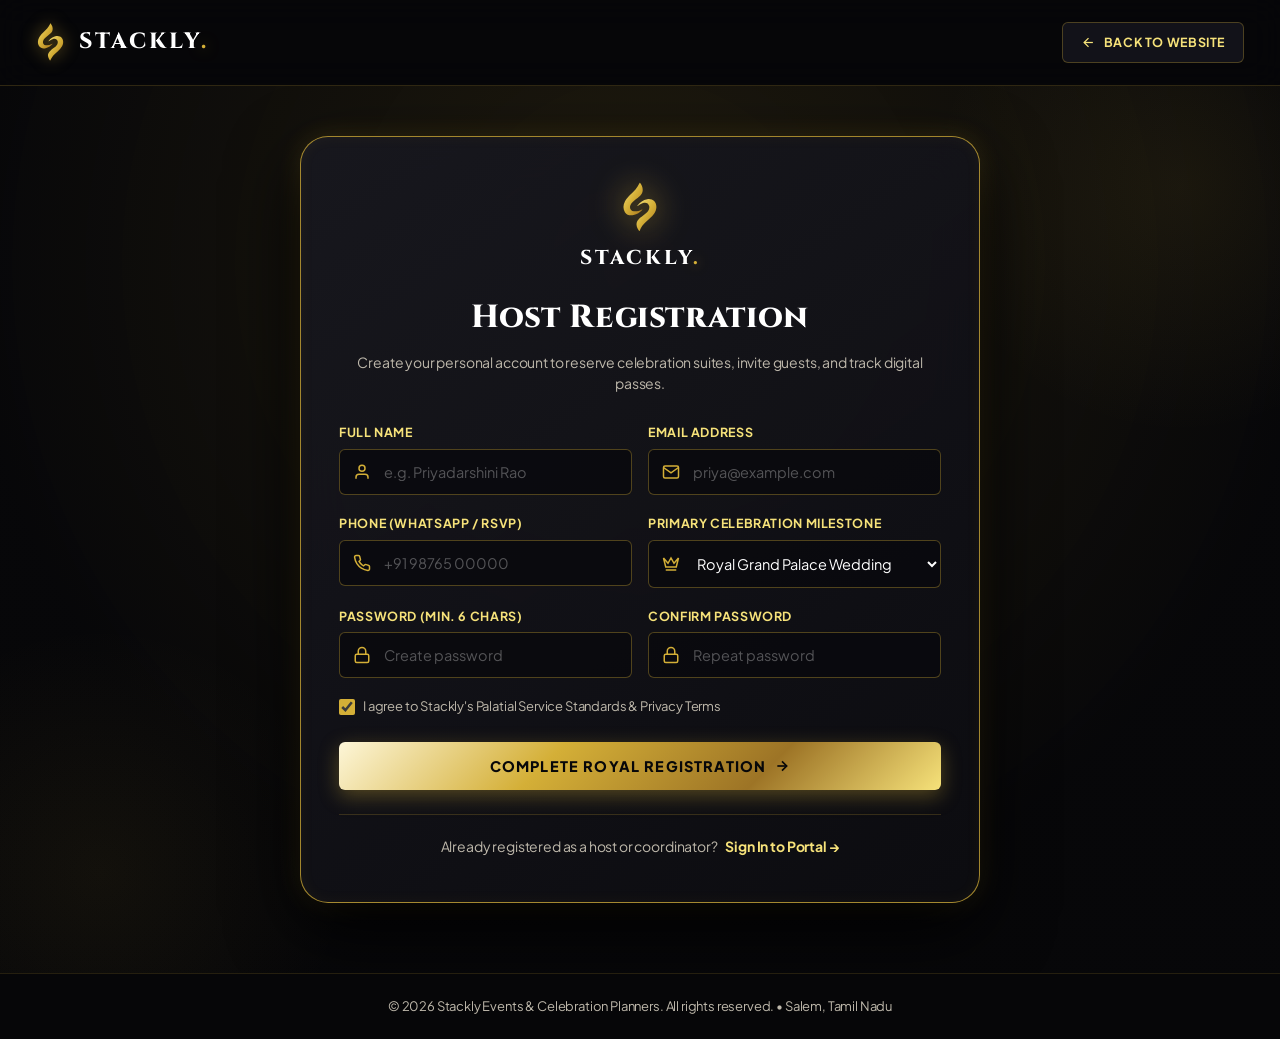
==== commit 70f4fe8f: "Your second update message1" ====
--- a/register.html
+++ b/register.html
@@ -96,7 +96,7 @@
           </div>
         </div>
 
-        <!-- Row 2: Phone & Role -->
+        <!-- Row 2: Phone & Celebration Milestone -->
         <div class="form-grid-2col">
           <div class="auth-form-group">
             <label for="reg-phone" class="auth-label">Phone (WhatsApp / RSVP)</label>
@@ -114,32 +114,18 @@
           </div>
 
           <div class="auth-form-group">
-            <label for="reg-role" class="auth-label">Account Role</label>
-            <div class="auth-input-wrapper">
-              <div class="auth-input-icon">
-                <svg width="18" height="18" viewBox="0 0 24 24" fill="none" stroke="currentColor" stroke-width="2"><path d="M12 22s8-4 8-10V5l-8-3-8 3v7c0 6 8 10 8 10z"></path></svg>
-              </div>
-              <select id="reg-role" class="auth-select">
-                <option value="user" selected>Celebration Host / Client</option>
-                <option value="admin">Event Marshal / Organizer</option>
+            <label for="reg-interest" class="auth-label">Primary Celebration Milestone</label>
+            <div class="auth-input-wrapper">
+              <div class="auth-input-icon">
+                <svg width="18" height="18" viewBox="0 0 24 24" fill="none" stroke="currentColor" stroke-width="2"><path d="M2 4l3 12h14l3-12-6 7-4-7-4 7-6-7zm3 16h14"></path></svg>
+              </div>
+              <select id="reg-interest" class="auth-select">
+                <option value="wedding">Royal Grand Palace Wedding</option>
+                <option value="birthday">Milestone Birthday Gala</option>
+                <option value="dance">Bollywood Beats Dance Night</option>
+                <option value="baby-naming">Traditional Baby Naming</option>
               </select>
             </div>
-          </div>
-        </div>
-
-        <!-- Row 3: Milestone Category Interest -->
-        <div class="auth-form-group">
-          <label for="reg-interest" class="auth-label">Primary Celebration Milestone</label>
-          <div class="auth-input-wrapper">
-            <div class="auth-input-icon">
-              <svg width="18" height="18" viewBox="0 0 24 24" fill="none" stroke="currentColor" stroke-width="2"><path d="M2 4l3 12h14l3-12-6 7-4-7-4 7-6-7zm3 16h14"></path></svg>
-            </div>
-            <select id="reg-interest" class="auth-select">
-              <option value="wedding">Royal Grand Palace Wedding &amp; Reception</option>
-              <option value="birthday">Milestone Birthday Gala &amp; Laser Wonderland</option>
-              <option value="dance">Bollywood Beats &amp; DJ Sangeet Dance Night</option>
-              <option value="baby-naming">Traditional Baby Naming &amp; Sacred Cradle Ceremony</option>
-            </select>
           </div>
         </div>
 
